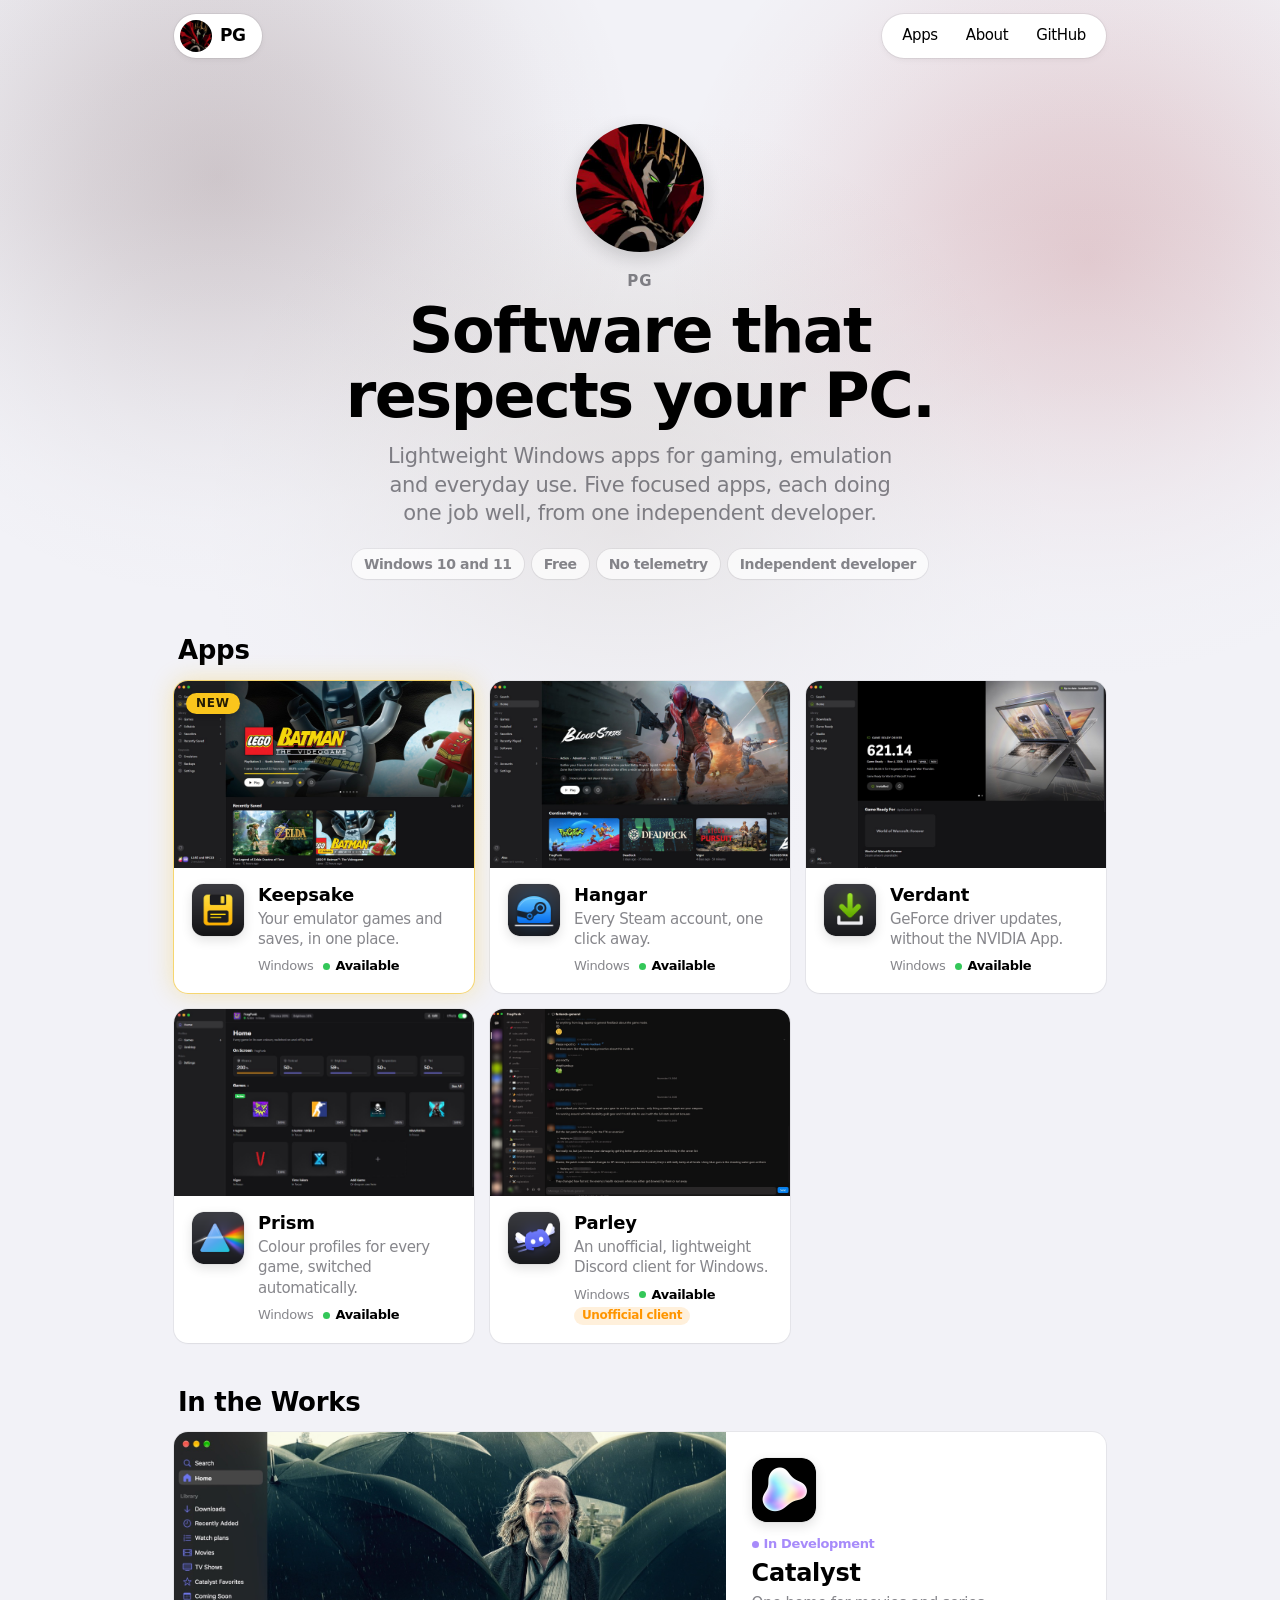
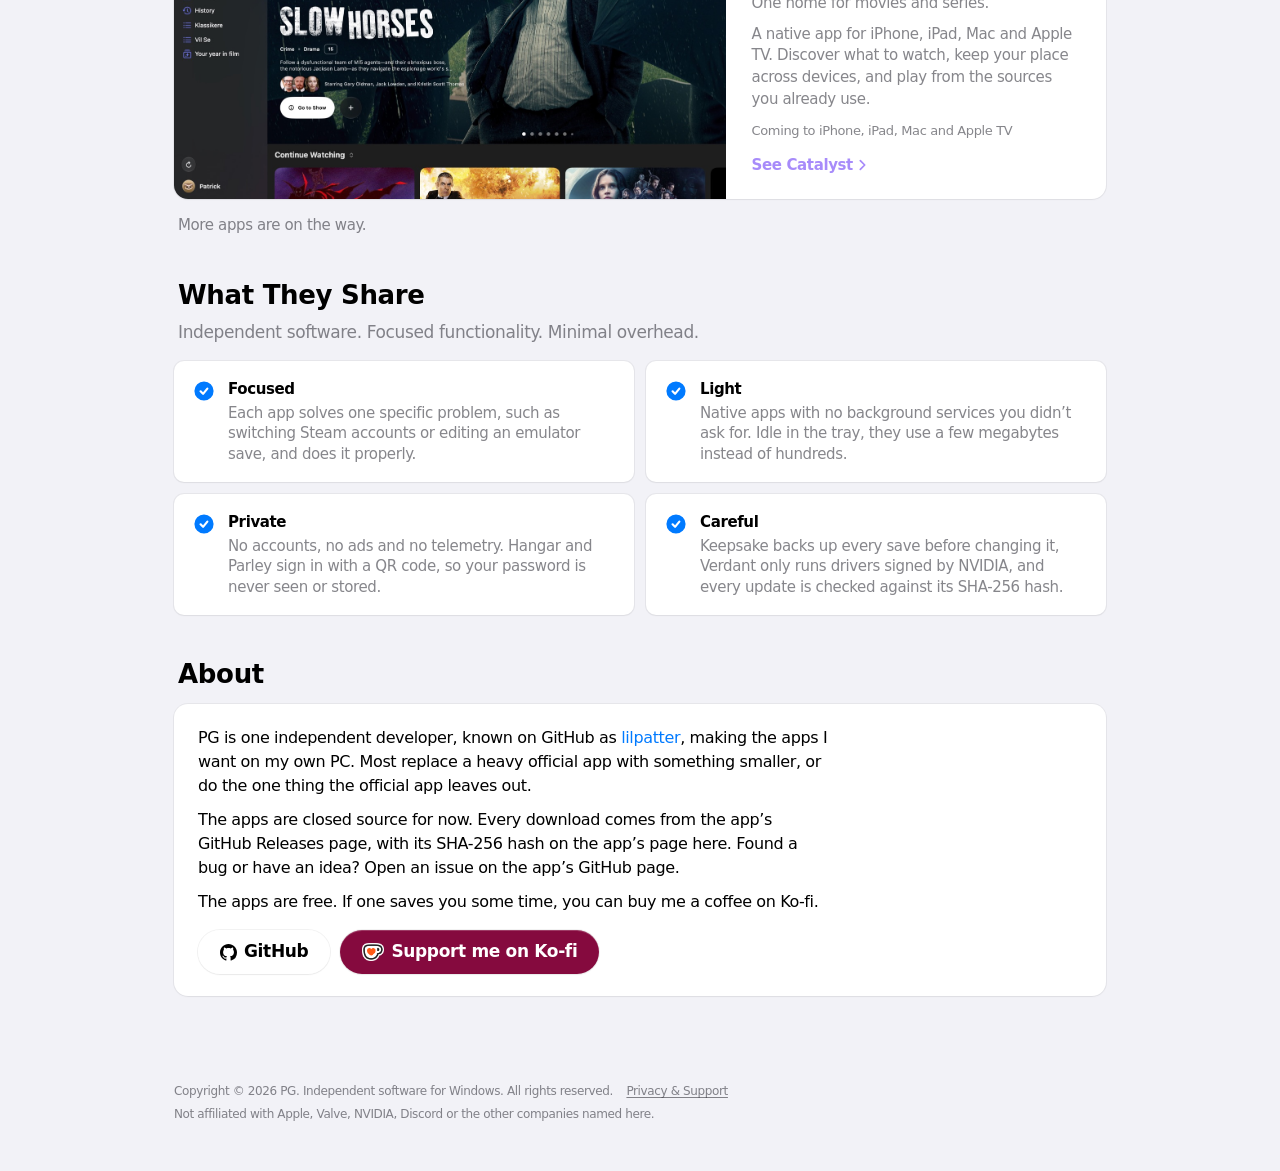
==== index.html @ 374caf5e "Build pages" ====
<!doctype html>
<html lang="en">
<head>
  <meta charset="utf-8">
  <meta name="viewport" content="width=device-width, initial-scale=1, viewport-fit=cover">
  <title>PG — Lightweight Windows apps for gaming and emulation</title>
  <meta name="description" content="Free, lightweight Windows apps by PG: Keepsake (emulator game manager and save editor), Hangar (Steam account switcher), Verdant (NVIDIA driver updates without the NVIDIA App), Prism (per-game colour profiles) and Parley (a light Discord client).">
  <link rel="canonical" href="https://lilpatter.github.io/">
  <meta property="og:type" content="website">
  <meta property="og:site_name" content="PG">
  <meta property="og:title" content="PG — Lightweight Windows apps for gaming and emulation">
  <meta property="og:description" content="Free, lightweight Windows apps by PG: Keepsake (emulator game manager and save editor), Hangar (Steam account switcher), Verdant (NVIDIA driver updates without the NVIDIA App), Prism (per-game colour profiles) and Parley (a light Discord client).">
  <meta property="og:image" content="https://lilpatter.github.io/assets/og/home.png">
  <meta property="og:image:width" content="1200">
  <meta property="og:image:height" content="630">
  <meta property="og:image:alt" content="PG — Lightweight Windows apps for gaming and emulation">
  <meta property="og:url" content="https://lilpatter.github.io/">
  <meta name="twitter:card" content="summary_large_image">
  <script type="application/ld+json">{"@context":"https://schema.org","@type":"Organization","name":"PG","url":"https://lilpatter.github.io","logo":"https://lilpatter.github.io/assets/avatar.jpg","sameAs":["https://github.com/lilpatter"]}</script>
  <meta name="theme-color" content="#f2f2f7" media="(prefers-color-scheme: light)">
  <meta name="theme-color" content="#000000" media="(prefers-color-scheme: dark)">
  <link rel="icon" href="/assets/avatar.jpg">
  <link rel="apple-touch-icon" href="/assets/avatar.jpg">
  <link rel="stylesheet" href="/styles.css?v=0fb8a899d9">
  <script src="/app.js?v=5eb19279e3" defer></script>
</head>
<body>
  <header class="bar" id="bar">
    <div class="wrap bar-inner">
      <a class="pill glass" href="/" aria-label="PG, home">
        <img src="/assets/avatar.jpg" alt="" width="32" height="32">PG
      </a>
      <nav class="bar-links glass" aria-label="Sections">
        <a class="hide-narrow" href="/#apps">Apps</a>
        <a href="/#about">About</a>
        <a href="https://github.com/lilpatter">GitHub</a>
      </nav>
    </div>
  </header>
  <main id="top">
    <div class="wash" style="--art:url('/assets/avatar.jpg')" aria-hidden="true"><i></i><i></i><i></i></div>
    <section class="hero wrap" aria-labelledby="page-title">
      <img class="avatar" src="/assets/avatar.jpg" alt="" width="128" height="128">
      <p class="hero-eyebrow">PG</p>
      <h1 class="hero-title" id="page-title" tabindex="-1">Software that respects your&nbsp;PC.</h1>
      <p class="hero-sub">Lightweight Windows apps for gaming, emulation and everyday use. Five focused apps, each doing one job well, from one independent developer.</p>
      <ul class="hero-chips" aria-label="At a glance">
        <li>Windows 10 and 11</li>
        <li>Free</li>
        <li>No telemetry</li>
        <li>Independent developer</li>
      </ul>
    </section>

    <section class="section wrap" id="apps" aria-labelledby="apps-title">
      <div class="section-head">
        <h2 class="title-2" id="apps-title">Apps</h2>
        
      </div>
      <ul class="app-grid card-grid" id="app-list">
        <li data-families="Windows">
          <a class="app-card is-spotlight" href="/keepsake/" style="--accent:#fac51c">
            <span class="card-shot"><img src="/assets/screens/keepsake/home.jpg" alt="" decoding="async"><span class="card-flag">New</span></span>
            <span class="card-body">
              <img class="app-icon" src="/assets/icons/keepsake.png" alt="" width="52" height="52">
              <span class="card-text">
                <h3 class="card-name">Keepsake</h3>
                <span class="card-tagline">Your emulator games and saves, in one place.</span>
                <span class="card-meta">Windows<span class="card-status">Available</span></span>
              </span>
            </span>
          </a>
        </li>
        <li data-families="Windows">
          <a class="app-card" href="/hangar/" style="--accent:#2c90f3">
            <span class="card-shot"><img src="/assets/screens/hangar/home.jpg" alt="" decoding="async"></span>
            <span class="card-body">
              <img class="app-icon" src="/assets/icons/hangar.png" alt="" width="52" height="52">
              <span class="card-text">
                <h3 class="card-name">Hangar</h3>
                <span class="card-tagline">Every Steam account, one click away.</span>
                <span class="card-meta">Windows<span class="card-status">Available</span></span>
              </span>
            </span>
          </a>
        </li>
        <li data-families="Windows">
          <a class="app-card" href="/verdant/" style="--accent:#85d312">
            <span class="card-shot"><img src="/assets/screens/verdant/home.jpg" alt="" decoding="async"></span>
            <span class="card-body">
              <img class="app-icon" src="/assets/icons/verdant.png" alt="" width="52" height="52">
              <span class="card-text">
                <h3 class="card-name">Verdant</h3>
                <span class="card-tagline">GeForce driver updates, without the NVIDIA App.</span>
                <span class="card-meta">Windows<span class="card-status">Available</span></span>
              </span>
            </span>
          </a>
        </li>
        <li data-families="Windows">
          <a class="app-card" href="/prism/" style="--accent:#4ca8e5">
            <span class="card-shot"><img src="/assets/screens/prism/home.jpg" alt="" loading="lazy" decoding="async"></span>
            <span class="card-body">
              <img class="app-icon" src="/assets/icons/prism.png" alt="" width="52" height="52">
              <span class="card-text">
                <h3 class="card-name">Prism</h3>
                <span class="card-tagline">Colour profiles for every game, switched automatically.</span>
                <span class="card-meta">Windows<span class="card-status">Available</span></span>
              </span>
            </span>
          </a>
        </li>
        <li data-families="Windows">
          <a class="app-card" href="/parley/" style="--accent:#505dec">
            <span class="card-shot"><img src="/assets/screens/parley/chat.jpg" alt="" loading="lazy" decoding="async"></span>
            <span class="card-body">
              <img class="app-icon" src="/assets/icons/parley.png" alt="" width="52" height="52">
              <span class="card-text">
                <h3 class="card-name">Parley</h3>
                <span class="card-tagline">An unofficial, lightweight Discord client for Windows.</span>
                <span class="card-meta">Windows<span class="card-status">Available</span><span class="card-badge">Unofficial client</span></span>
              </span>
            </span>
          </a>
        </li>
      </ul>
    </section>

    <section class="section wrap" id="upcoming" aria-labelledby="upcoming-title">
      <div class="section-head">
        <h2 class="title-2" id="upcoming-title">In the Works</h2>
      </div>
      <ul class="upcoming-list">
        <li>
          <a class="app-card upcoming-card" href="/catalyst/" style="--accent:#a78bfa">
            <span class="card-shot"><img src="/assets/screens/catalyst/mac-home.jpg" alt="" loading="lazy" decoding="async"></span>
            <span class="card-body">
              <img class="app-icon" src="/assets/icons/catalyst.png" alt="" width="64" height="64">
              <span class="card-text">
                <h3 class="card-name">Catalyst</h3>
                <span class="card-status is-soon">In Development</span>
                <span class="card-tagline">One home for movies and series.</span>
                <span class="card-desc">A native app for iPhone, iPad, Mac and Apple TV. Discover what to watch, keep your place across devices, and play from the sources you already use.</span>
                <span class="card-meta">Coming to iPhone, iPad, Mac and Apple TV</span>
                <span class="card-more">See Catalyst <svg class="chevron" viewBox="0 0 8 13" aria-hidden="true"><path d="M1.5 1.5 6.5 6.5 1.5 11.5"/></svg></span>
              </span>
            </span>
          </a>
        </li>
      </ul>
      <p class="section-note grid-note">More apps are on the way.</p>
    </section>

    <section class="section wrap" id="principles" aria-labelledby="principles-title">
      <div class="section-head">
        <h2 class="title-2" id="principles-title">What They Share</h2>
      </div>
      <p class="section-lede">Independent software. Focused functionality. Minimal overhead.</p>
      <ul class="feature-grid">
        <li class="feature">
          <svg class="check" viewBox="0 0 20 20" aria-hidden="true"><path d="M10 2a8 8 0 1 1 0 16 8 8 0 0 1 0-16Zm3.4 5.3a.9.9 0 0 0-1.3.1L9.2 11 7.8 9.6a.9.9 0 1 0-1.3 1.3l2.1 2.1a.9.9 0 0 0 1.3-.1l3.6-4.4a.9.9 0 0 0-.1-1.2Z"/></svg>
          <span><strong class="feature-title">Focused</strong>Each app solves one specific problem, such as switching Steam accounts or editing an emulator save, and does it properly.</span>
        </li>
        <li class="feature">
          <svg class="check" viewBox="0 0 20 20" aria-hidden="true"><path d="M10 2a8 8 0 1 1 0 16 8 8 0 0 1 0-16Zm3.4 5.3a.9.9 0 0 0-1.3.1L9.2 11 7.8 9.6a.9.9 0 1 0-1.3 1.3l2.1 2.1a.9.9 0 0 0 1.3-.1l3.6-4.4a.9.9 0 0 0-.1-1.2Z"/></svg>
          <span><strong class="feature-title">Light</strong>Native apps with no background services you didn’t ask for. Idle in the tray, they use a few megabytes instead of hundreds.</span>
        </li>
        <li class="feature">
          <svg class="check" viewBox="0 0 20 20" aria-hidden="true"><path d="M10 2a8 8 0 1 1 0 16 8 8 0 0 1 0-16Zm3.4 5.3a.9.9 0 0 0-1.3.1L9.2 11 7.8 9.6a.9.9 0 1 0-1.3 1.3l2.1 2.1a.9.9 0 0 0 1.3-.1l3.6-4.4a.9.9 0 0 0-.1-1.2Z"/></svg>
          <span><strong class="feature-title">Private</strong>No accounts, no ads and no telemetry. Hangar and Parley sign in with a QR code, so your password is never seen or stored.</span>
        </li>
        <li class="feature">
          <svg class="check" viewBox="0 0 20 20" aria-hidden="true"><path d="M10 2a8 8 0 1 1 0 16 8 8 0 0 1 0-16Zm3.4 5.3a.9.9 0 0 0-1.3.1L9.2 11 7.8 9.6a.9.9 0 1 0-1.3 1.3l2.1 2.1a.9.9 0 0 0 1.3-.1l3.6-4.4a.9.9 0 0 0-.1-1.2Z"/></svg>
          <span><strong class="feature-title">Careful</strong>Keepsake backs up every save before changing it, Verdant only runs drivers signed by NVIDIA, and every update is checked against its SHA-256 hash.</span>
        </li>
      </ul>
    </section>

    <section class="section wrap" id="about" aria-labelledby="about-title">
      <div class="section-head">
        <h2 class="title-2" id="about-title">About</h2>
      </div>
      <div class="about-card">
        <p>PG is one independent developer, known on GitHub as <a href="https://github.com/lilpatter">lilpatter</a>, making the apps I want on my own PC. Most replace a heavy official app with something smaller, or do the one thing the official app leaves out.</p>
        <p>The apps are closed source for now. Every download comes from the app’s GitHub Releases page, with its SHA-256 hash on the app’s page here. Found a bug or have an idea? Open an issue on the app’s GitHub page.</p>
        <p>The apps are free. If one saves you some time, you can buy me a coffee on Ko&#8209;fi.</p>
        <div class="hero-actions about-actions">
          <a class="btn btn-soft" href="https://github.com/lilpatter"><svg viewBox="0 0 16 16" aria-hidden="true"><path d="M8 0C3.58 0 0 3.58 0 8c0 3.54 2.29 6.53 5.47 7.59.4.07.55-.17.55-.38 0-.19-.01-.82-.01-1.49-2.01.37-2.53-.49-2.69-.94-.09-.23-.48-.94-.82-1.13-.28-.15-.68-.52-.01-.53.63-.01 1.08.58 1.23.82.72 1.21 1.87.87 2.33.66.07-.52.28-.87.51-1.07-1.78-.2-3.64-.89-3.64-3.95 0-.87.31-1.59.82-2.15-.08-.2-.36-1.02.08-2.12 0 0 .67-.21 2.2.82.64-.18 1.32-.27 2-.27.68 0 1.36.09 2 .27 1.53-1.04 2.2-.82 2.2-.82.44 1.1.16 1.92.08 2.12.51.56.82 1.27.82 2.15 0 3.07-1.87 3.75-3.65 3.95.29.25.54.73.54 1.48 0 1.07-.01 1.93-.01 2.2 0 .21.15.46.55.38A8.013 8.013 0 0016 8c0-4.42-3.58-8-8-8z"/></svg>GitHub</a>
          <a class="btn btn-kofi" href="https://ko-fi.com/O6N02AUO5M" target="_blank" rel="noopener" title="Support me on ko-fi.com"><img src="/assets/kofi-cup.png" alt="" width="22" height="18">Support me on Ko-fi</a>
        </div>
      </div>
    </section>
  </main>
  <dialog class="palette" id="palette" aria-label="Search">
    <div class="palette-field">
      <svg viewBox="0 0 20 20" aria-hidden="true"><path d="M8.5 3a5.5 5.5 0 0 1 4.4 8.8l3.6 3.7a.9.9 0 0 1-1.3 1.3l-3.7-3.6A5.5 5.5 0 1 1 8.5 3Zm0 1.8a3.7 3.7 0 1 0 0 7.4 3.7 3.7 0 0 0 0-7.4Z"/></svg>
      <input id="palette-input" type="search" placeholder="Search apps and actions" autocomplete="off" spellcheck="false" role="combobox" aria-expanded="true" aria-controls="palette-results">
      <kbd>esc</kbd>
    </div>
    <ul class="palette-results" id="palette-results" role="listbox"></ul>
  </dialog>
  <script type="application/json" id="apps-data">[{"id":"keepsake","name":"Keepsake","tagline":"Your emulator games and saves, in one place.","icon":"/assets/icons/keepsake.png","platforms":["Windows"],"links":[{"label":"Download","url":"https://github.com/lilpatter/keepsake/releases/latest","kind":"download"}]},{"id":"catalyst","name":"Catalyst","tagline":"One home for movies and series.","icon":"/assets/icons/catalyst.png","platforms":["iOS","iPadOS","macOS","tvOS"],"links":[{"label":"Visit website","url":"https://catalystapp.pages.dev/","kind":"website"}]},{"id":"hangar","name":"Hangar","tagline":"Every Steam account, one click away.","icon":"/assets/icons/hangar.png","platforms":["Windows"],"links":[{"label":"Download","url":"https://github.com/lilpatter/hangar/releases/latest","kind":"download"}]},{"id":"verdant","name":"Verdant","tagline":"GeForce driver updates, without the NVIDIA App.","icon":"/assets/icons/verdant.png","platforms":["Windows"],"links":[{"label":"Download","url":"https://github.com/lilpatter/verdant/releases/latest","kind":"download"}]},{"id":"prism","name":"Prism","tagline":"Colour profiles for every game, switched automatically.","icon":"/assets/icons/prism.png","platforms":["Windows"],"links":[{"label":"Download","url":"https://github.com/lilpatter/prism/releases/latest","kind":"download"}]},{"id":"parley","name":"Parley","tagline":"An unofficial, lightweight Discord client for Windows.","icon":"/assets/icons/parley.png","platforms":["Windows"],"links":[{"label":"Download","url":"https://github.com/lilpatter/parley/releases/latest","kind":"download"}]}]</script>
  <footer class="footer">
    <div class="wrap footer-inner">
      <span>Copyright © 2026 PG. Independent software for Windows. All rights reserved. <a class="footer-link" href="/privacy/">Privacy &amp; Support</a></span>
      <span>Not affiliated with Apple, Valve, NVIDIA, Discord or the other companies named here.</span>
    </div>
  </footer>
</body>
</html>
---- styles.css ----
/* Takes its cues from Apple's platforms, to match the apps, but kept calm: solid surfaces,
   modest corners, hairline edges instead of soft shadows, and a still tint from the content.
   System colours, SF type scale and 44pt touch targets from the Human Interface Guidelines. */
:root {
  --bg: #f2f2f7;
  --cell: #ffffff;
  --cell-pressed: #ececf1;
  --label: #000000;
  --label-2: rgba(60, 60, 67, 0.62);
  --label-3: rgba(60, 60, 67, 0.32);
  --separator: rgba(60, 60, 67, 0.16);
  --fill: rgba(118, 118, 128, 0.12);
  --fill-2: rgba(120, 120, 128, 0.18);
  /* Glass: a translucent layer with a bright rim and soft depth */
  --glass-strong: rgba(255, 255, 255, 0.82);
  --glass-shadow: 0 0 0 1px rgba(0, 0, 0, 0.06), 0 2px 6px rgba(0, 0, 0, 0.05);
  --card-shadow: 0 0 0 1px rgba(0, 0, 0, 0.05), 0 1px 2px rgba(0, 0, 0, 0.04);
  --wash-opacity: 0.2;
  --blue: #007aff;
  --green: #34c759;
  --orange: #ff9500;
  --icon-border: rgba(0, 0, 0, 0.08);
  --font: -apple-system, BlinkMacSystemFont, "SF Pro Text", "SF Pro", system-ui, "Segoe UI Variable Text", "Segoe UI", "Helvetica Neue", Helvetica, Arial, sans-serif;
  --font-display: -apple-system, BlinkMacSystemFont, "SF Pro Display", "SF Pro", system-ui, "Segoe UI Variable Display", "Segoe UI", "Helvetica Neue", Helvetica, Arial, sans-serif;
  --content: 980px;
  --gutter: 24px;
  --r-card: 14px;       /* outer containers */
  --r-inner: 10px;      /* things nested inside a card */
  --ease: cubic-bezier(0.32, 0.72, 0, 1);
  --spring: cubic-bezier(0.34, 1.4, 0.64, 1);
  color-scheme: light;
}
@media (prefers-color-scheme: dark) {
  :root:not([data-theme="light"]) {
    --bg: #000000;
    --cell: #1c1c1e;
    --cell-pressed: #2c2c2e;
    --label: #ffffff;
    --label-2: rgba(235, 235, 245, 0.62);
    --label-3: rgba(235, 235, 245, 0.32);
    --separator: rgba(84, 84, 88, 0.5);
    --fill: rgba(118, 118, 128, 0.24);
    --fill-2: rgba(120, 120, 128, 0.34);
    --glass-strong: rgba(52, 52, 56, 0.78);
    --glass-shadow: 0 0 0 1px rgba(255, 255, 255, 0.08), 0 2px 8px rgba(0, 0, 0, 0.4);
    --card-shadow: 0 0 0 1px rgba(255, 255, 255, 0.06);
    --wash-opacity: 0.18;
    --blue: #0a84ff;
    --green: #30d158;
    --orange: #ff9f0a;
    --icon-border: rgba(255, 255, 255, 0.12);
    color-scheme: dark;
  }
}
:root[data-theme="dark"] {
  --bg: #000000;
  --cell: #1c1c1e;
  --cell-pressed: #2c2c2e;
  --label: #ffffff;
  --label-2: rgba(235, 235, 245, 0.62);
  --label-3: rgba(235, 235, 245, 0.32);
  --separator: rgba(84, 84, 88, 0.5);
  --fill: rgba(118, 118, 128, 0.24);
  --fill-2: rgba(120, 120, 128, 0.34);
  --glass-strong: rgba(52, 52, 56, 0.78);
  --glass-shadow: 0 0 0 1px rgba(255, 255, 255, 0.08), 0 2px 8px rgba(0, 0, 0, 0.4);
  --card-shadow: 0 0 0 1px rgba(255, 255, 255, 0.06);
  --wash-opacity: 0.18;
  --blue: #0a84ff;
  --green: #30d158;
  --orange: #ff9f0a;
  --icon-border: rgba(255, 255, 255, 0.12);
  color-scheme: dark;
}
@media (max-width: 600px) { :root { --gutter: 16px; --r-card: 12px; --r-inner: 9px; } }

*, ::before, ::after { box-sizing: border-box; }
html { -webkit-text-size-adjust: 100%; text-size-adjust: 100%; scroll-behavior: smooth; scroll-padding-top: 80px; }
body {
  margin: 0;
  background: var(--bg);
  color: var(--label);
  font-family: var(--font);
  font-size: 17px;
  line-height: 1.29;
  letter-spacing: -0.022em;
  -webkit-font-smoothing: antialiased;
  overflow-x: hidden;
}
a { color: var(--blue); text-decoration: none; }
img { display: block; max-width: 100%; height: auto; }
h1, h2, h3 { margin: 0; text-wrap: balance; }
:focus-visible { outline: 3px solid color-mix(in srgb, var(--blue) 55%, transparent); outline-offset: 3px; border-radius: 999px; }
.wrap { max-width: var(--content); margin: 0 auto; padding-left: var(--gutter); padding-right: var(--gutter); }
main { position: relative; isolation: isolate; }

/* Colour wash behind the top of the page, taken from the avatar or the app icon. */
/* Three soft blobs in colours read from the image (see app.js), held still and kept faint:
   a tint at the top of the page, not a moving backdrop competing with the screenshots.
   Without JavaScript the blurred image is shown instead. */
.wash {
  position: absolute; z-index: -1; inset: -160px 0 auto; height: 1040px; overflow: hidden; pointer-events: none;
  contain: strict;
}
.wash::before {
  content: ""; position: absolute; inset: -25%;
  background: var(--art) center / cover no-repeat;
  filter: blur(100px) saturate(1.5);
  opacity: var(--wash-opacity);
}
.wash.is-ready::before { display: none; }
.wash::after {
  content: ""; position: absolute; inset: 0;
  background: linear-gradient(to bottom,
    transparent 0%,
    color-mix(in srgb, var(--bg) 8%, transparent) 30%,
    color-mix(in srgb, var(--bg) 30%, transparent) 46%,
    color-mix(in srgb, var(--bg) 58%, transparent) 60%,
    color-mix(in srgb, var(--bg) 82%, transparent) 74%,
    color-mix(in srgb, var(--bg) 95%, transparent) 86%,
    var(--bg) 96%);
}
.wash i {
  display: none; position: absolute; width: max(66%, 520px); aspect-ratio: 1; border-radius: 50%;
  background: radial-gradient(closest-side,
    var(--c) 0%, color-mix(in srgb, var(--c) 72%, transparent) 30%,
    color-mix(in srgb, var(--c) 34%, transparent) 60%,
    color-mix(in srgb, var(--c) 10%, transparent) 82%, transparent 100%);
  opacity: var(--wash-opacity);
}
.wash.is-ready i { display: block; }
.wash i:nth-child(1) { --c: var(--c1); left: -16%; top: -14%; }
.wash i:nth-child(2) { --c: var(--c2); right: -18%; top: -6%; }
.wash i:nth-child(3) { --c: var(--c3); left: 16%; top: 20%; }

/* Floating controls: solid surfaces with a hairline edge, so they stay readable over screenshots */
.glass {
  background: var(--cell);
  box-shadow: var(--glass-shadow);
}

/* Floating navigation: controls hover over the content instead of sitting in a bar. */
.bar { position: sticky; top: 0; z-index: 30; padding-top: 12px; pointer-events: none; }
.bar-inner { position: relative; display: flex; align-items: center; gap: 10px; min-height: 48px; }
.bar a, .bar nav { pointer-events: auto; }
.pill {
  display: inline-flex; align-items: center; gap: 8px; height: 44px; padding: 0 16px 0 6px;
  border-radius: 999px; color: var(--label); font-size: 17px; font-weight: 600;
  transition: transform 0.35s var(--spring);
}
.pill:active, .circle:active { transform: scale(0.94); }
.pill img { width: 32px; height: 32px; border-radius: 50%; }
.circle { display: grid; place-items: center; width: 44px; height: 44px; border-radius: 50%; color: var(--label); transition: transform 0.35s var(--spring); }
.circle svg { width: 11px; height: 19px; fill: none; stroke: currentColor; stroke-width: 2.6; stroke-linecap: round; stroke-linejoin: round; transform: translateX(-1px); }
.bar-links { margin-left: auto; display: flex; align-items: center; height: 44px; padding: 0 6px; border-radius: 999px; }
.bar-links a { display: grid; place-items: center; height: 34px; padding: 0 14px; border-radius: 999px; color: var(--label); font-size: 15px; font-weight: 500; transition: background 0.2s; }
.bar-links a:hover { background: var(--fill); }
/* Title that settles into the middle once the page title scrolls away */
.bar-title {
  position: absolute; left: 50%; display: inline-flex; align-items: center; gap: 8px; height: 44px; padding: 0 16px 0 6px;
  border-radius: 999px; color: var(--label); font-size: 15px; font-weight: 600;
  opacity: 0; transform: translate(-50%, -6px) scale(0.96); transition: opacity 0.25s, transform 0.45s var(--spring);
  pointer-events: none;
}
.bar-title .app-icon { width: 32px; height: 32px; }
/* Controls that only appear once the page's own title has scrolled out of view.
   visibility keeps them out of the tab order while hidden. */
.bar .reveal {
  opacity: 0; visibility: hidden; transform: translateY(-8px) scale(0.94);
  transition: opacity 0.25s, transform 0.45s var(--spring), visibility 0s linear 0.25s;
}
.bar.is-scrolled .reveal { opacity: 1; visibility: visible; transform: none; transition-delay: 0s; }
.bar.is-scrolled .bar-title { opacity: 1; transform: translate(-50%, 0); }
@media (max-width: 520px) {

  .bar-title { display: none; }
}

/* Home: a centred hero floating on the colour wash */
.hero { display: flex; flex-direction: column; align-items: center; text-align: center; padding-top: 64px; padding-bottom: 12px; }
.avatar { flex: none; width: 128px; height: 128px; border-radius: 50%; box-shadow: 0 6px 18px rgba(0, 0, 0, 0.16); }
.hero-eyebrow { margin: 20px 0 0; font-size: 15px; font-weight: 700; letter-spacing: 0.08em; text-transform: uppercase; color: var(--label-2); }
.hero-title { margin-top: 8px; max-width: 16ch; font-family: var(--font-display); font-size: clamp(38px, 6.2vw, 62px); line-height: 1.04; font-weight: 800; letter-spacing: -0.025em; }
.hero-sub { margin: 14px 0 0; max-width: 46ch; font-size: clamp(17px, 2vw, 21px); line-height: 1.35; color: var(--label-2); text-wrap: balance; }
.hero-actions { display: flex; flex-wrap: wrap; justify-content: center; gap: 10px; margin-top: 26px; }
@media (max-width: 600px) {
  .hero { padding-top: 40px; }
  .avatar { width: 108px; height: 108px; }
}
.large-title { font-family: var(--font-display); font-size: 40px; line-height: 1.1; font-weight: 800; letter-spacing: -0.01em; }
.header-sub { margin: 6px 0 0; font-size: 19px; line-height: 1.32; color: var(--label-2); }
.header-actions { display: flex; flex-wrap: wrap; align-items: center; gap: 10px; margin-top: 18px; }
@media (max-width: 600px) { .large-title { font-size: 34px; } }

/* Facts: a floating card of key numbers */
.facts {
  display: grid; grid-auto-flow: column; grid-auto-columns: 1fr;
  margin-top: 28px; padding: 16px 6px; border-radius: var(--r-card);
}
.fact { padding: 0 12px; text-align: center; min-width: 0; position: relative; }
.fact + .fact::before { content: ""; position: absolute; left: 0; top: 18%; bottom: 18%; border-left: 0.5px solid var(--separator); }
.fact-label { font-size: 11px; font-weight: 600; letter-spacing: 0.06em; text-transform: uppercase; color: var(--label-3); }
.fact-value { margin-top: 4px; font-family: var(--font-display); font-size: 22px; font-weight: 700; color: var(--label); letter-spacing: -0.01em; white-space: nowrap; overflow: hidden; text-overflow: ellipsis; }
.fact-note { margin-top: 2px; font-size: 12px; color: var(--label-2); white-space: nowrap; overflow: hidden; text-overflow: ellipsis; }
@media (max-width: 600px) {
  .facts .fact:nth-child(n+4) { display: none; }
  .fact { padding: 0 6px; }
  .fact-value { font-size: 17px; line-height: 1.2; white-space: normal; text-wrap: balance; }
}

/* Buttons: capsules */
.btn {
  display: inline-flex; align-items: center; justify-content: center; gap: 7px;
  min-height: 44px; padding: 0 22px; border: 0; border-radius: 999px;
  font: inherit; font-size: 17px; font-weight: 600; letter-spacing: -0.02em; white-space: nowrap; cursor: pointer;
  transition: transform 0.35s var(--spring), filter 0.2s, background 0.2s;
}
.btn:active { transform: scale(0.95); }
.btn-filled {
  background: linear-gradient(180deg, color-mix(in srgb, var(--blue) 82%, #fff), var(--blue));
  color: #fff;
  box-shadow: inset 0 1px 0 rgba(255, 255, 255, 0.35);
}
.btn-filled:hover { filter: brightness(1.06); }
.btn-tinted { color: var(--label); }
.btn-tinted:hover { filter: brightness(1.04); }
.btn-plain { min-height: 36px; padding: 0 14px; background: var(--fill); color: var(--blue); font-size: 15px; }
.btn-plain:hover { background: var(--fill-2); }
.btn svg { width: 17px; height: 17px; fill: currentColor; }
.get { min-width: 72px; min-height: 32px; padding: 0 16px; background: var(--fill); color: var(--blue); font-size: 15px; font-weight: 700; }

/* Sections */
.section { padding-top: 44px; }
.section-head { display: flex; flex-wrap: wrap; align-items: center; justify-content: space-between; gap: 12px 20px; margin: 0 4px 14px; }
.title-2 { font-family: var(--font-display); font-size: 26px; line-height: 1.2; font-weight: 700; letter-spacing: -0.012em; }

/* Segmented control: a capsule with a floating thumb */
.segmented { position: relative; display: inline-grid; grid-auto-flow: column; grid-auto-columns: 1fr; padding: 4px; border-radius: 999px; background: var(--fill); }
.segmented-thumb {
  position: absolute; top: 4px; bottom: 4px; left: 4px; border-radius: 999px;
  background: var(--cell);
  box-shadow: 0 2px 8px rgba(0, 0, 0, 0.12);
  transition: transform 0.5s var(--spring);
}
.segmented button {
  position: relative; z-index: 1; min-width: 88px; min-height: 36px; padding: 0 16px;
  border: 0; background: none; color: var(--label-2);
  font: inherit; font-size: 15px; font-weight: 600; letter-spacing: -0.016em; cursor: pointer; transition: color 0.2s;
}
.segmented button[aria-checked="true"] { color: var(--label); }

/* Grouped lists: rounded cards that float on the background */
.list { margin: 0; padding: 6px; list-style: none; border-radius: var(--r-card); background: var(--cell); box-shadow: var(--card-shadow); }
.row { position: relative; display: flex; align-items: center; gap: 14px; min-height: 52px; padding: 10px 14px; border-radius: var(--r-inner); color: var(--label); transition: background 0.2s; }
a.row:hover { background: var(--fill); }
a.row:active { background: var(--cell-pressed); }
.row + .row::before, .list > li + li > .row::before { content: ""; position: absolute; top: -3px; right: 14px; left: var(--inset, 14px); border-top: 0.5px solid var(--separator); }
.list > li + li { margin-top: 6px; }
.row + .row { margin-top: 6px; }
.row-body { flex: 1; min-width: 0; }
.row-title { font-size: 17px; letter-spacing: -0.022em; }
.row-sub { margin-top: 2px; font-size: 15px; color: var(--label-2); letter-spacing: -0.016em; }
.row-detail { font-size: 15px; color: var(--label-2); }
.chevron { flex: none; width: 8px; height: 13px; fill: none; stroke: var(--label-3); stroke-width: 2.2; stroke-linecap: round; stroke-linejoin: round; }
.glyph { flex: none; width: 32px; height: 32px; display: grid; place-items: center; border-radius: 10px; background: var(--tint, var(--blue)); }
.glyph svg { width: 18px; height: 18px; fill: #fff; }
.row.has-glyph { --inset: 60px; }

/* App tiles: Home Screen icons, the icon and its name are the link */
.app-grid { margin: 0; padding: 0; list-style: none; display: grid; grid-template-columns: repeat(auto-fill, minmax(140px, 1fr)); gap: 28px 12px; }
.app-tile {
  display: flex; flex-direction: column; align-items: center; gap: 10px; padding: 4px 0;
  color: var(--label); text-align: center; -webkit-tap-highlight-color: transparent;
}
.app-tile .app-icon { width: 112px; height: 112px; transition: transform 0.55s var(--spring), box-shadow 0.4s; }
.tile-name { margin: 0; font-size: 15px; line-height: 1.2; font-weight: 600; letter-spacing: -0.01em; }
.tile-badge { margin-top: -6px; font-size: 12px; color: var(--label-2); }
.tile-tagline { margin-top: -6px; max-width: 17ch; font-size: 13px; line-height: 1.3; color: var(--label-2); text-wrap: balance; }
.tile-tagline + .tile-badge { margin-top: -4px; font-weight: 600; color: var(--accent, var(--blue)); }
.tile-badge.is-warn { color: var(--orange); }

/* Home: the line under "Apps", the principles and About */
.section-note { margin: 4px 0 0; font-size: 15px; line-height: 1.4; color: var(--label-2); }
.feature-title { display: block; margin-bottom: 4px; font-weight: 600; color: var(--label); }
#principles .feature { color: var(--label-2); font-size: 15px; }
.about-card { padding: 22px 24px; border-radius: var(--r-card); background: var(--cell); box-shadow: var(--card-shadow); font-size: 16px; line-height: 1.5; }
.about-card p { margin: 0 0 10px; max-width: 62ch; }
.about-actions { justify-content: flex-start; margin-top: 16px; }
.sr-only { position: absolute; width: 1px; height: 1px; overflow: hidden; clip-path: inset(50%); white-space: nowrap; }
@media (hover: hover) {
  .app-tile:hover .app-icon { transform: translateY(-3px) scale(1.03); box-shadow: 0 0 0 0.5px var(--icon-border), 0 6px 14px rgba(0, 0, 0, 0.14); }
}
.app-tile:active .app-icon { transform: scale(0.92); transition-duration: 0.18s; }
@media (max-width: 600px) {
  .app-grid { grid-template-columns: repeat(auto-fill, minmax(92px, 1fr)); gap: 22px 8px; }
  .app-tile .app-icon { width: 76px; height: 76px; }
  .tile-name { font-size: 13px; }
}

/* Home: one card per app, led by a real screenshot */
.app-grid.card-grid { grid-template-columns: repeat(auto-fill, minmax(280px, 1fr)); gap: 16px; }
.app-card {
  display: flex; flex-direction: column; height: 100%; overflow: hidden;
  border-radius: var(--r-card); background: var(--cell); box-shadow: var(--card-shadow);
  color: var(--label); -webkit-tap-highlight-color: transparent;
  transition: transform 0.45s var(--spring), box-shadow 0.4s;
}
.card-shot { position: relative; display: block; aspect-ratio: 16 / 10; overflow: hidden; background: var(--fill); }
.card-shot img { width: 100%; height: 100%; object-fit: cover; object-position: top left; transition: transform 0.6s var(--spring); }
.card-shot-empty {
  display: flex; align-items: center; justify-content: center; width: 100%; height: 100%;
  background: radial-gradient(circle at 50% 40%, color-mix(in srgb, var(--accent, var(--blue)) 38%, transparent), transparent 70%), var(--fill);
}
.card-shot-empty .app-icon { width: 96px; height: 96px; }
.card-body { display: flex; align-items: flex-start; gap: 14px; padding: 16px 18px 18px; }
.card-body > .app-icon { flex: none; width: 52px; height: 52px; }
.card-text { display: flex; flex-direction: column; gap: 3px; min-width: 0; }
.card-name { margin: 0; font-size: 18px; line-height: 1.2; font-weight: 700; letter-spacing: -0.01em; }
.card-tagline { font-size: 15px; line-height: 1.35; color: var(--label-2); }
.card-meta { display: flex; flex-wrap: wrap; align-items: center; gap: 4px 10px; margin-top: 6px; font-size: 13px; color: var(--label-2); }
.card-status { display: inline-flex; align-items: center; gap: 5px; font-weight: 600; color: var(--label); }
.card-status::before { content: ""; width: 7px; height: 7px; border-radius: 50%; background: var(--green, #34c759); }
.card-status.is-soon { color: var(--accent, var(--blue)); }
.card-status.is-soon::before { background: currentColor; }
/* A caveat every visitor should see before opening the app, such as "Unofficial client". */
.card-badge { padding: 1px 8px; border-radius: 999px; font-size: 12px; font-weight: 600; color: var(--orange); background: color-mix(in srgb, var(--orange) 14%, transparent); }
.grid-note { margin: 16px 4px 0; }

/* Home: "In the Works", one wide card per app still in development */
.upcoming-list { margin: 0; padding: 0; list-style: none; display: grid; gap: 16px; }
.upcoming-card { display: grid; grid-template-columns: minmax(0, 1.45fr) minmax(0, 1fr); }
.upcoming-card .card-shot { aspect-ratio: auto; min-height: 100%; }
.upcoming-card .card-shot img { position: absolute; inset: 0; }
.upcoming-card .card-body { flex-direction: column; gap: 14px; padding: 26px 26px 24px; }
.upcoming-card .card-body > .app-icon { width: 64px; height: 64px; }
.upcoming-card .card-text { gap: 6px; }
.upcoming-card .card-name { font-size: 24px; }
.upcoming-card .card-status { order: -1; font-size: 13px; }
.card-desc { margin-top: 4px; font-size: 15px; line-height: 1.45; color: var(--label-2); }
.card-more { display: inline-flex; align-items: center; gap: 6px; margin-top: 10px; font-size: 15px; font-weight: 600; color: var(--accent, var(--blue)); }
.card-more .chevron { width: 7px; height: 12px; fill: none; stroke: currentColor; stroke-width: 2; stroke-linecap: round; stroke-linejoin: round; }
@media (max-width: 760px) {
  .upcoming-card { display: flex; }
  .upcoming-card .card-shot { aspect-ratio: 16 / 10; min-height: 0; }
  .upcoming-card .card-body { padding: 18px 18px 20px; }
}
@media (hover: hover) {
  .app-card:hover { transform: translateY(-2px); box-shadow: 0 0 0 1px var(--separator), 0 6px 16px rgba(0, 0, 0, 0.08); }
  .app-card:hover .card-shot img { transform: scale(1.03); }
}
.app-card:active { transform: scale(0.98); transition-duration: 0.18s; }
@media (prefers-reduced-motion: reduce) {
  .app-card, .card-shot img { transition: none; }
  .app-card:hover, .app-card:hover .card-shot img { transform: none; }
}
@media (max-width: 600px) {
  .app-grid.card-grid { grid-template-columns: 1fr; gap: 14px; }
}
.app-row { --inset: 92px; padding-top: 12px; padding-bottom: 12px; }
.app-icon { flex: none; border-radius: 22.37%; box-shadow: 0 0 0 0.5px var(--icon-border), 0 4px 12px rgba(0, 0, 0, 0.12); background: var(--cell); }
.app-row .app-icon { width: 64px; height: 64px; }
.app-row .row-title { font-weight: 600; }
.app-row .row-meta { margin-top: 3px; font-size: 13px; color: var(--label-3); }
.app-row.compact { --inset: 76px; }
.app-row.compact .app-icon { width: 48px; height: 48px; }
#app-list > li[hidden] { display: none; }

/* App page, like a product page on the App Store */
.app-page { padding-top: 28px; }
.app-hero { display: flex; gap: 24px; align-items: center; }
.app-hero .app-icon { width: 136px; height: 136px; box-shadow: 0 0 0 0.5px var(--icon-border), 0 6px 16px rgba(0, 0, 0, 0.14); }
.app-name { font-family: var(--font-display); font-size: 40px; line-height: 1.1; font-weight: 800; letter-spacing: -0.01em; }
.app-subtitle { margin-top: 4px; font-size: 19px; color: var(--label-2); }
.status { display: inline-flex; align-items: center; gap: 7px; height: 32px; padding: 0 12px; border-radius: 999px; font-size: 13px; font-weight: 600; color: var(--label-2); }
.status::before { content: ""; width: 8px; height: 8px; border-radius: 50%; background: var(--dot, var(--label-3)); box-shadow: 0 0 0 3px color-mix(in srgb, var(--dot, transparent) 22%, transparent); }
.status[data-status="available"] { --dot: var(--green); }
.status[data-status="in-development"] { --dot: var(--orange); }
.status[data-status="beta"] { --dot: var(--blue); }
.app-desc { margin: 26px 4px 0; max-width: 700px; font-size: 19px; line-height: 1.45; letter-spacing: -0.026em; }
.app-columns { display: grid; grid-template-columns: repeat(2, minmax(0, 1fr)); gap: 24px; margin-top: 30px; align-items: start; }
.group-title { margin: 0 0 10px 18px; font-size: 13px; font-weight: 600; letter-spacing: 0.02em; color: var(--label-2); text-transform: uppercase; }
.group-note { margin: 10px 18px 0; font-size: 13px; color: var(--label-2); }
.check { flex: none; width: 24px; height: 24px; }
@media (max-width: 760px) { .app-columns { grid-template-columns: 1fr; } }
@media (max-width: 600px) {
  .app-page { padding-top: 12px; }
  .app-hero { align-items: flex-start; gap: 16px; }
  .app-hero .app-icon { width: 100px; height: 100px; }
  .app-name { font-size: 30px; }
  .app-subtitle { font-size: 17px; }
  .app-desc { font-size: 17px; }
}


.empty-state { padding-top: 96px; padding-bottom: 64px; text-align: center; }
.empty-state .header-actions { justify-content: center; }

.footer { margin-top: 64px; padding: 24px 0 48px; }
.footer-inner { display: flex; flex-wrap: wrap; justify-content: space-between; gap: 8px 20px; font-size: 12px; color: var(--label-2); }

@media (prefers-reduced-motion: reduce) {
  html { scroll-behavior: auto; }
  .btn, .pill, .circle, .segmented-thumb, .bar-title, .bar .reveal { transition: none; }
}

/* ---------- Page transitions ---------- */
/* Full page loads (no script, or opened in a new tab) still cross-fade where supported. */
@view-transition { navigation: auto; }
.bar { view-transition-name: bar; }
.app-hero .app-icon { view-transition-name: app-icon; }
::view-transition-group(app-icon) { animation-duration: 0.55s; animation-timing-function: var(--ease); }
::view-transition-old(root) { animation: vt-out 0.22s ease both; }
::view-transition-new(root) { animation: vt-in 0.34s ease both; }
/* Skeleton to content: a true cross-fade. Same duration and curve on both sides, so the two
   opacities always add up to one and the page never dims part-way through. */
html[data-transition="to-content"]::view-transition-old(root) { animation: vt-fade-out 0.3s ease both; }
html[data-transition="to-content"]::view-transition-new(root) { animation: vt-fade 0.3s ease both; }
@keyframes vt-out { to { opacity: 0; transform: scale(0.985); } }
@keyframes vt-in { from { opacity: 0; transform: translateY(10px); } }
@keyframes vt-fade { from { opacity: 0; } }
@keyframes vt-fade-out { to { opacity: 0; } }

/* Content rises in, one block after another */
main.is-entering :is(.hero > *, .section-head, .app-grid > li, .app-hero, .app-page > .facts, .app-section) {
  animation: rise 0.8s cubic-bezier(0.2, 0.8, 0.2, 1) both;
  animation-delay: calc(var(--i, 0) * 50ms);
}
@keyframes rise { from { opacity: 0; transform: translateY(18px) scale(0.985); } }
main h1:focus { outline: none; }

/* ---------- Skeletons ---------- */
:root { --sk: rgba(120, 120, 128, 0.12); --sk-hi: rgba(120, 120, 128, 0.24); }
@media (prefers-color-scheme: dark) { :root:not([data-theme="light"]) { --sk: rgba(120, 120, 128, 0.2); --sk-hi: rgba(160, 160, 168, 0.32); } }
:root[data-theme="dark"] { --sk: rgba(120, 120, 128, 0.2); --sk-hi: rgba(160, 160, 168, 0.32); }
.sk {
  display: block; flex: none; border-radius: 8px;
  background: linear-gradient(100deg, var(--sk) 30%, var(--sk-hi) 50%, var(--sk) 70%) 0 0 / 300% 100%;
  animation: shimmer 1.4s linear infinite;
}
@keyframes shimmer { from { background-position: 100% 0; } to { background-position: -50% 0; } }
.sk-line { height: 12px; margin: 7px 0; }
.sk-line.lg { height: 20px; }
.sk-line.c { margin-left: auto; margin-right: auto; }
.w20 { width: 20%; } .w30 { width: 30%; } .w40 { width: 40%; } .w50 { width: 50%; } .w60 { width: 60%; } .w70 { width: 70%; } .w90 { width: 90%; }
.sk-title { width: 45%; max-width: 260px; height: 40px; margin: 6px 0 10px; border-radius: 12px; }
.sk-title.sm { width: 120px; height: 31px; margin: 0; }
.sk-pill { width: 136px; height: 44px; border-radius: 999px; }
.sk-pill.sm { width: 76px; height: 32px; }
.sk-avatar { width: 128px; height: 128px; border-radius: 50%; }
.sk-app { width: 112px; height: 112px; border-radius: 22.37%; }
@media (max-width: 600px) { .sk-app { width: 76px; height: 76px; } }
/* The home skeleton takes the real hero's measurements, so nothing shifts when the content fades in. */
.hero .sk-title { width: min(560px, 86%); height: clamp(38px, 6.2vw, 62px); margin: 8px auto 0; }
.hero .sk-line { height: calc(clamp(17px, 2vw, 21px) * 1.35 - 8px); margin: 16px auto 4px; }
.app-tile .sk-line { height: 14px; margin: 1px auto; }
.sk-icon { width: 136px; height: 136px; border-radius: 22.37%; }
.sk-dot { width: 24px; height: 24px; border-radius: 50%; }
.sk-glyph { width: 32px; height: 32px; border-radius: 10px; }
.sk-stack { flex: 1; min-width: 0; }
.sk-para { margin: 26px 4px 0; max-width: 700px; }
.skeleton .label { height: 10px; margin: 0 0 12px 18px; }
.skeleton .row { min-height: 52px; }
.skeleton .row .sk-line { flex: 1; margin: 0; }
@media (max-width: 600px) {
  .sk-avatar { width: 108px; height: 108px; }
  .sk-icon { width: 100px; height: 100px; }
  .sk-title { width: 70%; }
}

/* ---------- Tilting icon ---------- */
.tilt { position: relative; flex: none; perspective: 700px; }
.tilt-inner {
  position: relative; border-radius: 22.37%;
  transform: rotateX(var(--rx, 0deg)) rotateY(var(--ry, 0deg));
  transition: transform 0.8s var(--spring);
}
.tilt.is-active .tilt-inner { transition: transform 0.12s ease-out; }
.glare {
  position: absolute; inset: 0; border-radius: 22.37%; pointer-events: none;
  background: radial-gradient(circle at var(--gx, 50%) var(--gy, 20%), rgba(255, 255, 255, 0.6), rgba(255, 255, 255, 0) 58%);
  mix-blend-mode: overlay; opacity: 0; transition: opacity 0.4s;
}
.tilt.is-active .glare { opacity: 1; }

/* ---------- Search ---------- */
.bar-search { display: grid; place-items: center; width: 34px; height: 34px; border: 0; border-radius: 999px; background: none; color: var(--label); cursor: pointer; transition: background 0.2s; }
.bar-search:hover { background: var(--fill); }
.bar-search svg { width: 17px; height: 17px; fill: currentColor; }
@media (max-width: 520px) { .bar-links .hide-narrow { display: none; } }
kbd { font: 600 12px/1 var(--font); letter-spacing: 0; padding: 4px 7px; border-radius: 7px; background: var(--fill); color: var(--label-2); }
.btn .shortcut { margin-left: 4px; }
@media (pointer: coarse) { .shortcut { display: none; } }

.palette {
  width: min(560px, calc(100vw - 32px)); max-height: min(520px, 72vh);
  margin: 12vh auto auto; padding: 8px; border: 0; border-radius: 28px;
  background: var(--glass-strong); color: var(--label);
  -webkit-backdrop-filter: blur(30px) saturate(180%); backdrop-filter: blur(30px) saturate(180%);
  box-shadow: 0 30px 80px rgba(0, 0, 0, 0.35);
  overflow: hidden;
}
.palette[open] { display: flex; flex-direction: column; animation: pop 0.4s var(--spring) both; }
.palette::backdrop { background: rgba(0, 0, 0, 0.45); }
@keyframes pop { from { opacity: 0; transform: translateY(-8px) scale(0.96); } }
.palette-field { display: flex; align-items: center; gap: 10px; flex: none; height: 52px; padding: 0 12px 0 16px; border-radius: 20px; background: var(--fill); }
.palette-field svg { flex: none; width: 20px; height: 20px; fill: var(--label-2); }
.palette-field input { flex: 1; min-width: 0; border: 0; outline: 0; background: none; color: var(--label); font: inherit; font-size: 19px; }
.palette-field input::placeholder { color: var(--label-3); }
.palette-field input::-webkit-search-cancel-button { display: none; }
.palette-results { margin: 6px 0 0; padding: 0; list-style: none; overflow: auto; }
.palette-results [role="option"] { display: flex; align-items: center; gap: 12px; padding: 8px 10px; border-radius: 20px; cursor: pointer; }
.palette-results [aria-selected="true"] { background: color-mix(in srgb, var(--blue) 18%, transparent); }
.palette-results img { flex: none; width: 36px; height: 36px; }
.palette-results img.round { border-radius: 50%; }
.palette-results .app-icon { box-shadow: none; }
.pal-text { display: flex; flex-direction: column; min-width: 0; }
.pal-title { font-size: 16px; font-weight: 600; }
.pal-sub { font-size: 13px; color: var(--label-2); white-space: nowrap; overflow: hidden; text-overflow: ellipsis; }
.pal-ext { margin-left: auto; color: var(--label-3); }
.pal-empty { padding: 20px; text-align: center; color: var(--label-2); }

/* Reduce Motion: keep the changes, swap movement for dissolves (as Apple's guidelines suggest). */
@media (prefers-reduced-motion: reduce) {
  ::view-transition-group(app-icon) { animation: none; }
  ::view-transition-old(root), html[data-transition]::view-transition-old(root) { animation: vt-fade-out 0.25s ease both; }
  ::view-transition-new(root), html[data-transition]::view-transition-new(root) { animation: vt-fade 0.25s ease both; }
  main.is-entering :is(.hero > *, .section-head, .app-grid > li, .app-hero, .app-page > .facts, .app-section) { animation-name: vt-fade; animation-duration: 0.4s; }
  .app-tile .app-icon { transition: none; }
  .sk { background: var(--sk-hi); animation: pulse 1.6s ease-in-out infinite; }
  .palette[open] { animation: vt-fade 0.2s ease both; }
  .tilt-inner { transition: none; }
}
@keyframes pulse { 50% { opacity: 0.45; } }

/* App pages take their main button colour from the app's accent (set per page by build.mjs). */
.app-page .btn-filled {
  background: linear-gradient(180deg, color-mix(in srgb, var(--accent, var(--blue)) 80%, #fff), var(--accent, var(--blue)));
  color: var(--on-accent, #fff);
  box-shadow: inset 0 1px 0 rgba(255, 255, 255, 0.35);
}

/* Surfaces over the moving colours stay solid-ish: no backdrop blur to recompute every frame. */
.facts { background: color-mix(in srgb, var(--cell) 82%, transparent); box-shadow: var(--card-shadow); }
.status { background: var(--fill); }
.btn-soft { background: color-mix(in srgb, var(--cell) 72%, transparent); color: var(--label); box-shadow: var(--card-shadow); }
.btn-soft:hover { background: var(--cell); }

/* Ko-fi: the widget's colour and wiggling cup, in the site's capsule shape. */
.btn-kofi { background: #850a3e; color: #fff; box-shadow: inset 0 1px 0 rgba(255, 255, 255, 0.2), var(--card-shadow); }
.btn-kofi:hover { filter: brightness(1.12); }
.btn-kofi img { width: 22px; height: 18px; animation: kofi-wiggle 3s infinite; }
@keyframes kofi-wiggle {
  0%, 60% { transform: none; }
  75% { transform: scale(1.12); }
  80% { transform: scale(1.1); }
  84%, 92% { transform: rotate(-10deg) scale(1.1); }
  88%, 96% { transform: rotate(10deg) scale(1.1); }
  100% { transform: none; }
}
@media (prefers-reduced-motion: reduce) { .btn-kofi img { animation: none; } }

/* ---------- App page sections ---------- */
.app-section { margin-top: 48px; }
.app-section > .title-2 { margin: 0 4px 14px; }
.app-section .app-desc { margin: 0 4px; }

/* Screenshots: one swipeable row per device */
.device-tabs button { min-width: 74px; }
.shot-row {
  display: flex; gap: 14px; margin: 0 calc(var(--gutter) * -1); padding: 4px var(--gutter) 22px;
  overflow-x: auto; scroll-snap-type: x mandatory; scroll-padding: 0 var(--gutter);
  overscroll-behavior-x: contain; scrollbar-width: thin;
}
.shot-row[hidden] { display: none; }
.shot-row:focus-visible { outline-offset: -3px; border-radius: var(--r-card); }
.shot {
  flex: none; margin: 0; height: var(--shot-h, 320px); aspect-ratio: var(--shot-ar, auto);
  overflow: hidden; border-radius: var(--shot-r, 18px); scroll-snap-align: start;
  background: var(--cell); box-shadow: 0 0 0 0.5px var(--icon-border), 0 4px 12px rgba(0, 0, 0, 0.12);
}
.shot img { display: block; width: 100%; height: 100%; object-fit: cover; }
[data-device="iphone"] { --shot-h: 500px; --shot-ar: 900 / 1951; --shot-r: 34px; }
[data-device="ipad"] { --shot-h: 460px; --shot-ar: 3 / 4; --shot-r: 24px; }
[data-device="mac"] { --shot-h: 320px; --shot-ar: 1600 / 898; --shot-r: 14px; }
[data-device="apple-tv"] { --shot-h: 320px; --shot-ar: 16 / 9; --shot-r: 14px; }
[data-device="windows"] { --shot-h: 340px; --shot-ar: 16 / 10; --shot-r: 12px; }
@media (max-width: 600px) {
  [data-device="iphone"] { --shot-h: 420px; }
  [data-device="ipad"] { --shot-h: 380px; }
  [data-device="mac"], [data-device="apple-tv"], [data-device="windows"] { --shot-h: 190px; }
  .device-tabs button { min-width: 0; padding: 0 12px; }
}

/* Features: a grid of short points */
.feature-grid { margin: 0; padding: 0; list-style: none; display: grid; grid-template-columns: repeat(2, minmax(0, 1fr)); gap: 12px; }
.feature { display: flex; align-items: flex-start; gap: 12px; padding: 18px; border-radius: var(--r-inner); background: var(--cell); box-shadow: var(--card-shadow); font-size: 16px; line-height: 1.35; }
.feature .check { flex: none; width: 24px; height: 24px; fill: var(--accent, var(--blue)); }

/* Information and links */
.info-columns { display: grid; grid-template-columns: repeat(2, minmax(0, 1fr)); gap: 22px; align-items: start; }
.info-row { min-height: 48px; }
.info-row .row-body { color: var(--label-2); font-size: 16px; }
.info-row .row-detail { color: var(--label); font-size: 16px; text-align: right; }
@media (max-width: 760px) {
  .feature-grid, .info-columns { grid-template-columns: 1fr; }
}

/* Windows-only apps: say so on the tile, under the Download button and under the screenshots */
.tile-platform { display: inline-flex; align-items: center; gap: 4px; }
.tile-platform svg { width: 11px; height: 11px; fill: currentColor; }
.shots-note { margin: 10px 2px 0; font-size: 13px; color: var(--label-2); }
.fact-value .platform-glyph { width: 0.82em; height: 0.82em; margin-right: 0.3em; vertical-align: -0.06em; fill: currentColor; }

/* App pages: the story under About, "Under the Hood", the release history and a demo recording */
.app-section .app-story { margin-top: 14px; }
.engineering .feature { display: block; color: var(--label-2); font-size: 15px; line-height: 1.45; }
.release-list .row-body { display: flex; flex-direction: column; gap: 2px; }
.release-list .row-title { font-size: 16px; line-height: 1.3; }
.release-list .row-sub { font-size: 13px; }
.demo { margin: 0 0 16px; }
.demo video { display: block; width: 100%; max-height: 560px; border-radius: var(--r-card); background: #000; box-shadow: var(--card-shadow); }
.demo figcaption { margin: 8px 4px 0; font-size: 13px; color: var(--label-2); }

/* A risk to know before downloading, right under the Download button */
.callout { display: flex; gap: 12px; max-width: 560px; margin-top: 16px; padding: 14px 16px; border-radius: var(--r-inner); background: color-mix(in srgb, var(--orange) 12%, var(--cell)); box-shadow: 0 0 0 1px color-mix(in srgb, var(--orange) 35%, transparent); text-align: left; }
.callout svg { flex: none; width: 20px; height: 20px; margin-top: 1px; fill: var(--orange); }
.callout strong { display: block; font-size: 15px; }
.callout p { margin: 4px 0 6px; font-size: 14px; line-height: 1.45; color: var(--label-2); }
.callout a { font-size: 14px; font-weight: 600; color: var(--blue); }
.credit-list .row-body { display: flex; flex-direction: column; gap: 2px; }
.credit-by { font-weight: 400; color: var(--label-2); }

/* App pages: Privacy & Security */
.trust-grid { display: grid; grid-template-columns: repeat(2, minmax(0, 1fr)); gap: 12px; }
.trust-card { padding: 18px 20px; border-radius: var(--r-inner); background: var(--cell); box-shadow: var(--card-shadow); }
.trust-title { margin: 0 0 8px; font-size: 16px; font-weight: 600; }
.trust-list { margin: 0; padding-left: 18px; font-size: 15px; line-height: 1.45; color: var(--label-2); }
.trust-list li + li { margin-top: 6px; }
.trust-list strong { color: var(--label); font-weight: 600; }
.hash { margin: 12px 0 0; font-size: 13px; color: var(--label-2); }
.hash span { display: block; margin-bottom: 4px; }
.hash code, .code { display: block; padding: 8px 10px; border-radius: 8px; background: var(--fill); color: var(--label); font: 12.5px/1.5 ui-monospace, "Cascadia Mono", Consolas, monospace; word-break: break-all; }
.code { margin: 4px 0 12px; white-space: pre-wrap; }
.footer-link { margin-left: 10px; color: var(--label-2); text-decoration: underline; text-underline-offset: 2px; }
.footer-link:hover { color: var(--label); }
.doc-page { padding-top: 64px; }
.doc-page .app-desc { margin-top: 12px; }
.doc-page .row .app-icon { width: 40px; height: 40px; }
@media (max-width: 760px) { .trust-grid { grid-template-columns: 1fr; } }

/* ---------- Home: what the apps are, at a glance ---------- */
.hero-chips { display: flex; flex-wrap: wrap; justify-content: center; gap: 8px; margin: 22px 0 0; padding: 0; list-style: none; }
.hero-chips li { padding: 6px 12px; border-radius: 999px; background: color-mix(in srgb, var(--cell) 72%, transparent); box-shadow: var(--card-shadow); font-size: 14px; font-weight: 600; color: var(--label-2); }
.section-lede { margin: -4px 4px 16px; font-size: 17px; line-height: 1.4; color: var(--label-2); }

/* ---------- Spotlight: the app being announced glows in its accent colour ---------- */
@keyframes spot-breathe {
  50% { box-shadow: 0 0 0 1px color-mix(in srgb, var(--accent) 70%, transparent), 0 0 56px 4px color-mix(in srgb, var(--accent) 45%, transparent); }
}
/* Its card in the grid glows too, with a "New" flag on the screenshot. */
.app-card.is-spotlight { box-shadow: 0 0 0 1px color-mix(in srgb, var(--accent) 55%, transparent), 0 0 24px color-mix(in srgb, var(--accent) 32%, transparent); animation: spot-breathe 3.6s ease-in-out infinite; }
.card-flag { position: absolute; top: 12px; left: 12px; padding: 3px 10px; border-radius: 999px; background: var(--accent); color: rgba(0, 0, 0, 0.86); font-size: 12px; font-weight: 800; letter-spacing: 0.06em; text-transform: uppercase; box-shadow: 0 2px 10px rgba(0, 0, 0, 0.25); }
@media (prefers-reduced-motion: reduce) {
  .app-card.is-spotlight { animation: none; }
}

/* ---------- App pages: category, download details ---------- */
.download-meta { margin: 10px 2px 0; font-size: 13px; color: var(--label-2); }
.download-links { margin: 4px 2px 0; font-size: 13px; color: var(--label-3); }
.download-links a { font-weight: 600; }
.app-page .btn-filled svg { width: 18px; height: 18px; }

/* ---------- App pages: feature, screenshot, explanation ---------- */
.tour { margin: 0; padding: 0; list-style: none; display: grid; gap: 18px; }
.tour-step { display: grid; grid-template-columns: minmax(0, 1.35fr) minmax(0, 1fr); align-items: center; gap: 28px; padding: 14px; border-radius: var(--r-card); background: var(--cell); box-shadow: var(--card-shadow); }
.tour-step:nth-child(even) .tour-shot { order: 2; }
.tour-shot { margin: 0; overflow: hidden; border-radius: var(--r-inner); aspect-ratio: 16 / 10; background: var(--fill); box-shadow: 0 0 0 0.5px var(--icon-border); }
.tour-shot img { width: 100%; height: 100%; object-fit: cover; object-position: top left; }
.tour-text { padding: 6px 10px; }
.tour-title { font-family: var(--font-display); font-size: 22px; line-height: 1.2; font-weight: 700; letter-spacing: -0.01em; }
.tour-text p { margin: 8px 0 0; font-size: 16px; line-height: 1.5; color: var(--label-2); }
@media (max-width: 760px) {
  .tour-step { grid-template-columns: 1fr; gap: 12px; }
  .tour-step:nth-child(even) .tour-shot { order: 0; }
  .tour-text { padding: 2px 4px 6px; }
}

/* ---------- App pages: what's supported ---------- */
.table-scroll { overflow-x: auto; border-radius: var(--r-card); background: var(--cell); box-shadow: var(--card-shadow); }
.support-table { width: 100%; min-width: 640px; border-collapse: collapse; font-size: 15px; line-height: 1.4; }
.support-table th, .support-table td { padding: 12px 16px; text-align: left; vertical-align: top; }
.support-table thead th { font-size: 12px; font-weight: 700; letter-spacing: 0.05em; text-transform: uppercase; color: var(--label-3); border-bottom: 0.5px solid var(--separator); }
.support-table tbody tr + tr > * { border-top: 0.5px solid var(--separator); }
.support-table tbody th { font-weight: 600; color: var(--label); }
.support-table td { color: var(--label-2); }
.support-table td:nth-child(3) { font: 13px/1.5 ui-monospace, "Cascadia Mono", Consolas, monospace; }

/* ---------- App pages: questions and answers ---------- */
.faq { position: relative; border-radius: var(--r-inner); }
.faq + .faq::before { content: ""; position: absolute; top: -3px; left: 14px; right: 14px; border-top: 0.5px solid var(--separator); }
.faq + .faq { margin-top: 6px; }
.faq summary { display: flex; align-items: center; justify-content: space-between; gap: 14px; min-height: 52px; padding: 12px 14px; border-radius: var(--r-inner); font-size: 17px; font-weight: 600; cursor: pointer; list-style: none; transition: background 0.2s; }
.faq summary::-webkit-details-marker { display: none; }
.faq summary:hover { background: var(--fill); }
.faq summary .chevron { transition: transform 0.3s var(--spring); }
.faq[open] summary .chevron { transform: rotate(90deg); }
.faq p { margin: 0; padding: 0 14px 14px; max-width: 72ch; font-size: 16px; line-height: 1.5; color: var(--label-2); }
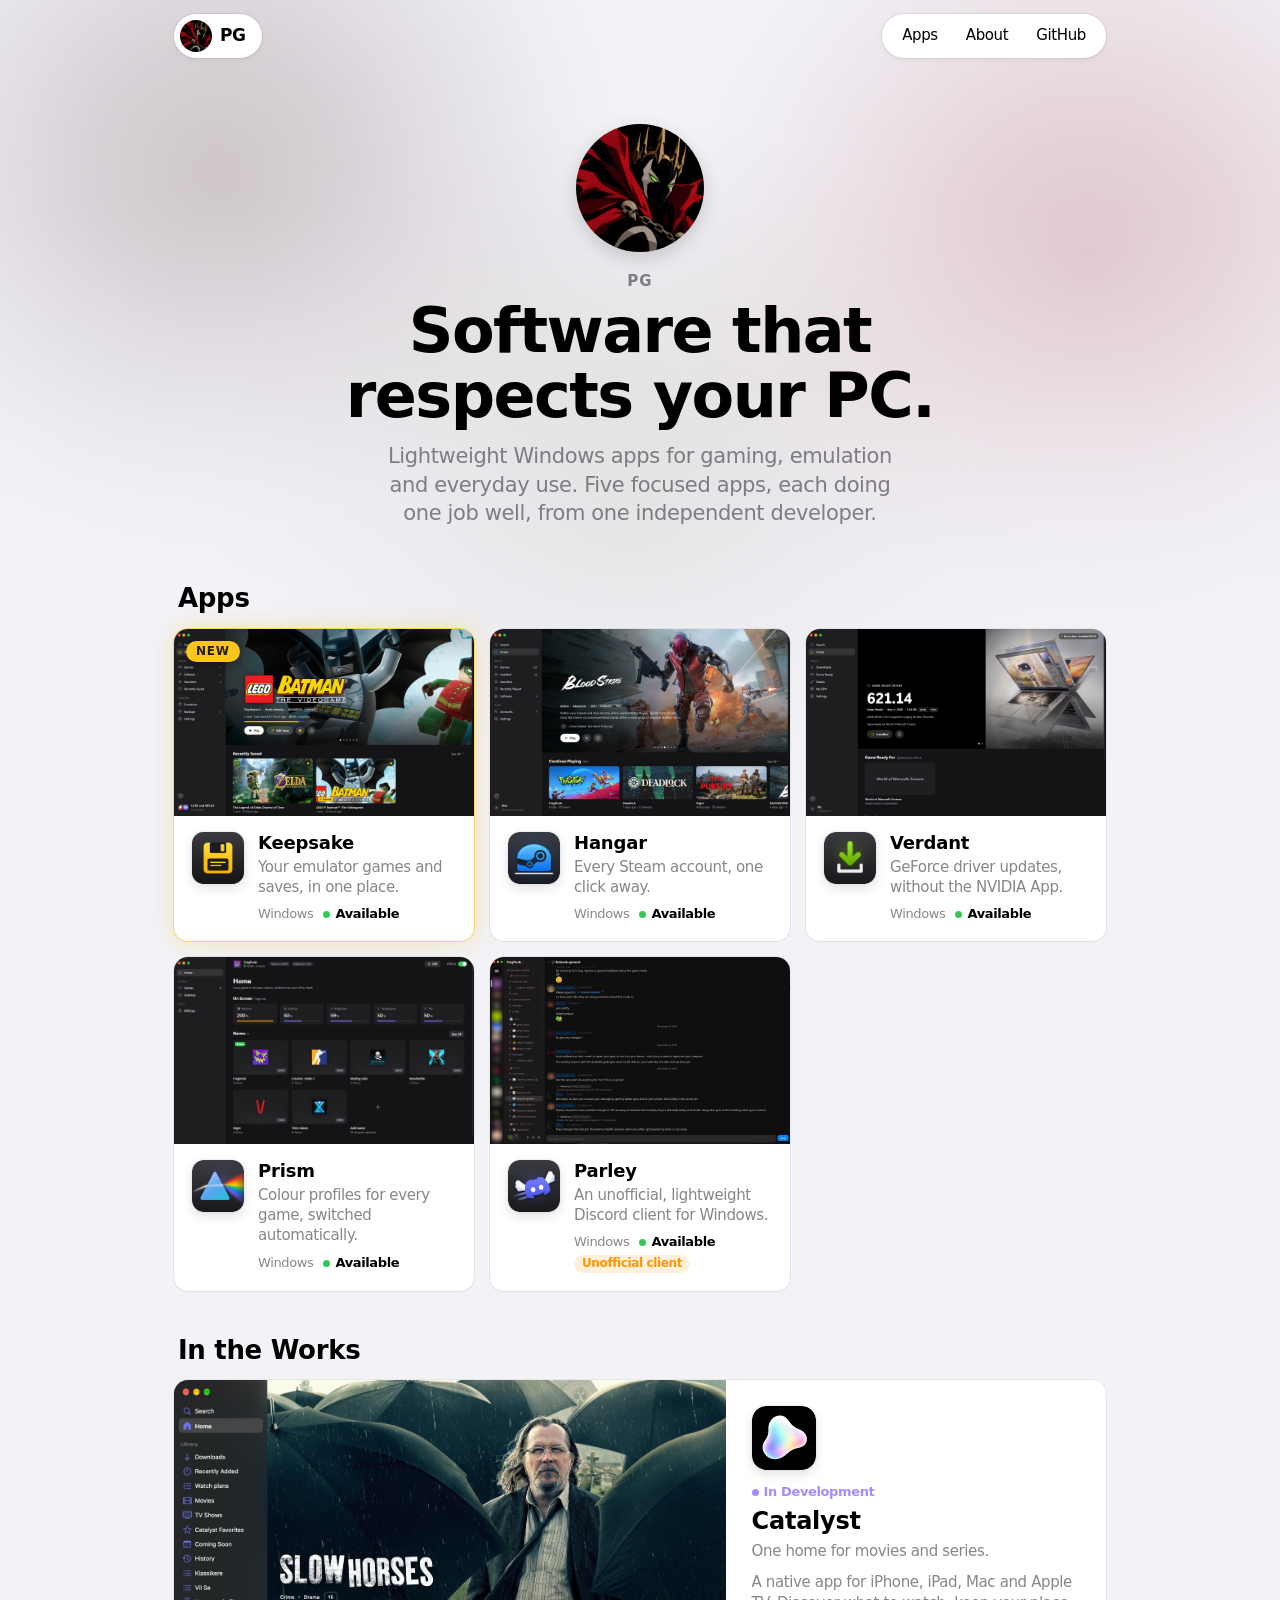
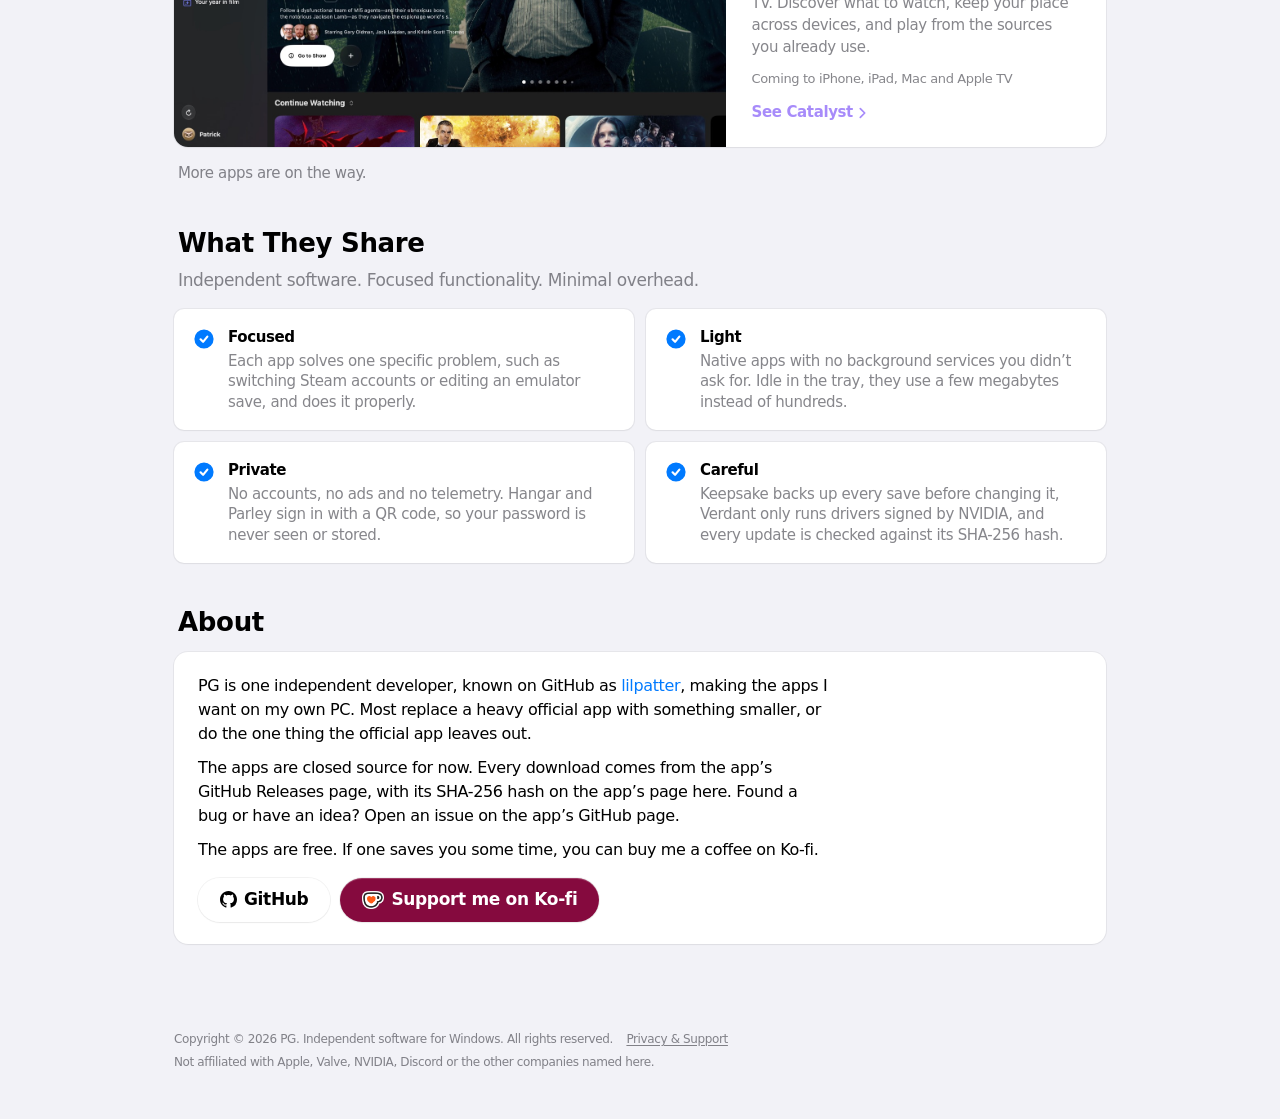
==== commit b2b2d1e3: "Remove the pills under the home hero" ====
--- a/index.html
+++ b/index.html
@@ -21,8 +21,8 @@
   <meta name="theme-color" content="#000000" media="(prefers-color-scheme: dark)">
   <link rel="icon" href="/assets/avatar.jpg">
   <link rel="apple-touch-icon" href="/assets/avatar.jpg">
-  <link rel="stylesheet" href="/styles.css?v=0fb8a899d9">
-  <script src="/app.js?v=5eb19279e3" defer></script>
+  <link rel="stylesheet" href="/styles.css?v=d8c9cda5ba">
+  <script src="/app.js?v=a3fde8c99a" defer></script>
 </head>
 <body>
   <header class="bar" id="bar">
@@ -44,12 +44,6 @@
       <p class="hero-eyebrow">PG</p>
       <h1 class="hero-title" id="page-title" tabindex="-1">Software that respects your&nbsp;PC.</h1>
       <p class="hero-sub">Lightweight Windows apps for gaming, emulation and everyday use. Five focused apps, each doing one job well, from one independent developer.</p>
-      <ul class="hero-chips" aria-label="At a glance">
-        <li>Windows 10 and 11</li>
-        <li>Free</li>
-        <li>No telemetry</li>
-        <li>Independent developer</li>
-      </ul>
     </section>
 
     <section class="section wrap" id="apps" aria-labelledby="apps-title">
--- a/styles.css
+++ b/styles.css
@@ -649,8 +649,6 @@
 @media (max-width: 760px) { .trust-grid { grid-template-columns: 1fr; } }
 
 /* ---------- Home: what the apps are, at a glance ---------- */
-.hero-chips { display: flex; flex-wrap: wrap; justify-content: center; gap: 8px; margin: 22px 0 0; padding: 0; list-style: none; }
-.hero-chips li { padding: 6px 12px; border-radius: 999px; background: color-mix(in srgb, var(--cell) 72%, transparent); box-shadow: var(--card-shadow); font-size: 14px; font-weight: 600; color: var(--label-2); }
 .section-lede { margin: -4px 4px 16px; font-size: 17px; line-height: 1.4; color: var(--label-2); }
 
 /* ---------- Spotlight: the app being announced glows in its accent colour ---------- */
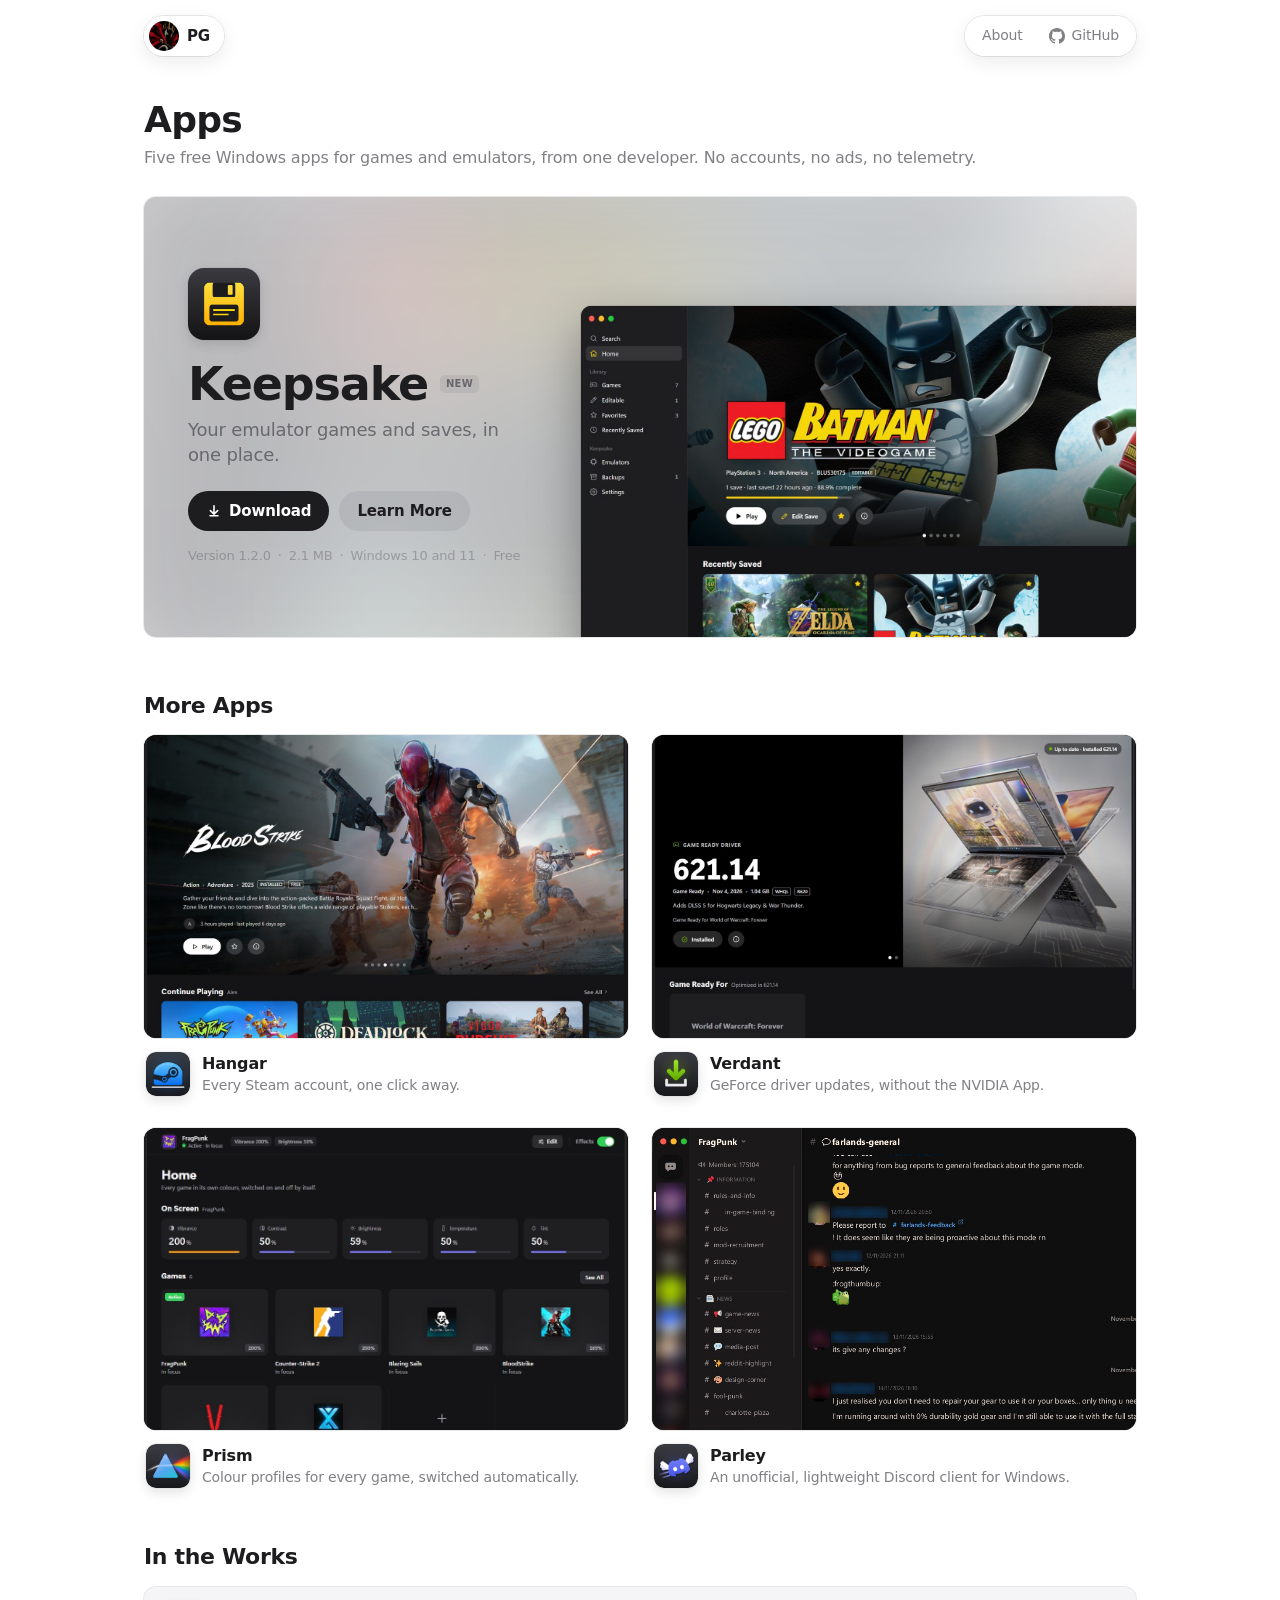
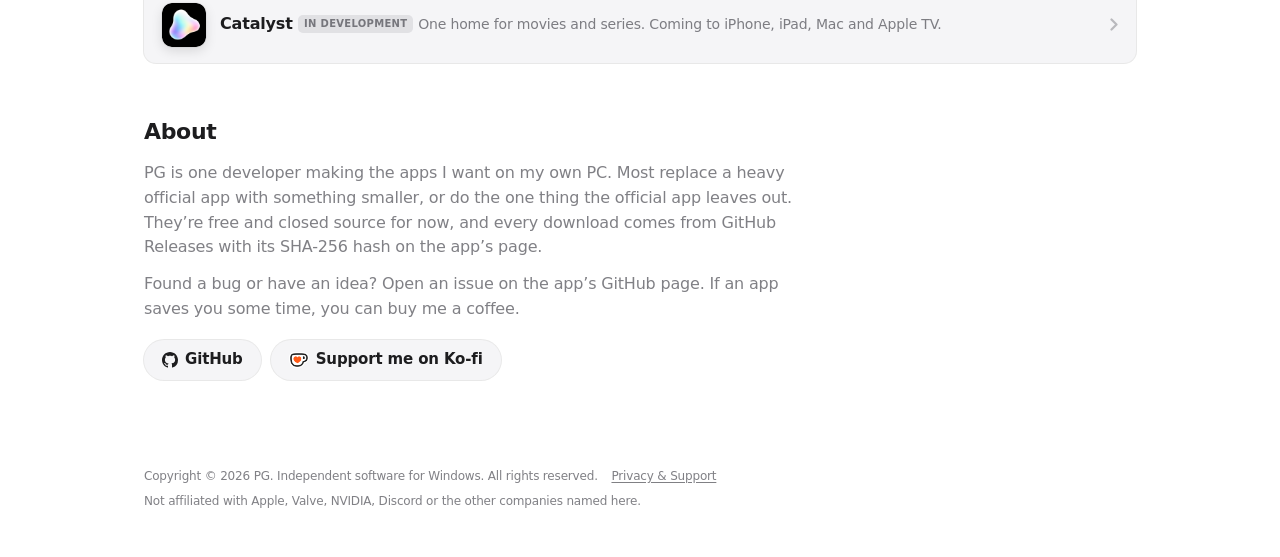
==== commit 48d99f09: "Redesign the site to match the apps - Use the apps' colours, borders and corners in dark and light m" ====
--- a/index.html
+++ b/index.html
@@ -17,12 +17,12 @@
   <meta property="og:url" content="https://lilpatter.github.io/">
   <meta name="twitter:card" content="summary_large_image">
   <script type="application/ld+json">{"@context":"https://schema.org","@type":"Organization","name":"PG","url":"https://lilpatter.github.io","logo":"https://lilpatter.github.io/assets/avatar.jpg","sameAs":["https://github.com/lilpatter"]}</script>
-  <meta name="theme-color" content="#f2f2f7" media="(prefers-color-scheme: light)">
-  <meta name="theme-color" content="#000000" media="(prefers-color-scheme: dark)">
+  <meta name="theme-color" content="#ffffff" media="(prefers-color-scheme: light)">
+  <meta name="theme-color" content="#141416" media="(prefers-color-scheme: dark)">
   <link rel="icon" href="/assets/avatar.jpg">
   <link rel="apple-touch-icon" href="/assets/avatar.jpg">
-  <link rel="stylesheet" href="/styles.css?v=d8c9cda5ba">
-  <script src="/app.js?v=a3fde8c99a" defer></script>
+  <link rel="stylesheet" href="/styles.css?v=46ef44a0bf">
+  <script src="/app.js?v=cf9ea209e9" defer></script>
 </head>
 <body>
   <header class="bar" id="bar">
@@ -31,88 +31,85 @@
         <img src="/assets/avatar.jpg" alt="" width="32" height="32">PG
       </a>
       <nav class="bar-links glass" aria-label="Sections">
-        <a class="hide-narrow" href="/#apps">Apps</a>
         <a href="/#about">About</a>
-        <a href="https://github.com/lilpatter">GitHub</a>
+        <a href="https://github.com/lilpatter"><svg viewBox="0 0 16 16" aria-hidden="true"><path d="M8 0C3.58 0 0 3.58 0 8c0 3.54 2.29 6.53 5.47 7.59.4.07.55-.17.55-.38 0-.19-.01-.82-.01-1.49-2.01.37-2.53-.49-2.69-.94-.09-.23-.48-.94-.82-1.13-.28-.15-.68-.52-.01-.53.63-.01 1.08.58 1.23.82.72 1.21 1.87.87 2.33.66.07-.52.28-.87.51-1.07-1.78-.2-3.64-.89-3.64-3.95 0-.87.31-1.59.82-2.15-.08-.2-.36-1.02.08-2.12 0 0 .67-.21 2.2.82.64-.18 1.32-.27 2-.27.68 0 1.36.09 2 .27 1.53-1.04 2.2-.82 2.2-.82.44 1.1.16 1.92.08 2.12.51.56.82 1.27.82 2.15 0 3.07-1.87 3.75-3.65 3.95.29.25.54.73.54 1.48 0 1.07-.01 1.93-.01 2.2 0 .21.15.46.55.38A8.013 8.013 0 0016 8c0-4.42-3.58-8-8-8z"/></svg>GitHub</a>
       </nav>
     </div>
   </header>
   <main id="top">
-    <div class="wash" style="--art:url('/assets/avatar.jpg')" aria-hidden="true"><i></i><i></i><i></i></div>
-    <section class="hero wrap" aria-labelledby="page-title">
-      <img class="avatar" src="/assets/avatar.jpg" alt="" width="128" height="128">
-      <p class="hero-eyebrow">PG</p>
-      <h1 class="hero-title" id="page-title" tabindex="-1">Software that respects your&nbsp;PC.</h1>
-      <p class="hero-sub">Lightweight Windows apps for gaming, emulation and everyday use. Five focused apps, each doing one job well, from one independent developer.</p>
+    <div class="wash" aria-hidden="true"><i></i><i></i><i></i></div>
+    <header class="page-head wrap">
+      <h1 class="large-title" id="page-title" tabindex="-1">Apps</h1>
+      <p class="page-sub">Five free Windows apps for games and emulators, from one developer. No accounts, no ads, no telemetry.</p>
+    </header>
+
+    <section class="feature-banner wrap" aria-labelledby="feature-title">
+      <div class="banner" style="--accent:#fac51c;">
+        <img class="banner-blur" src="/assets/screens/keepsake/home.jpg" alt="" aria-hidden="true" decoding="async">
+        <div class="banner-body">
+          <a class="banner-icon" href="/keepsake/" tabindex="-1" aria-hidden="true"><img class="app-icon" src="/assets/icons/keepsake.png" alt="" width="76" height="76"></a>
+          <h2 class="banner-title" id="feature-title"><a href="/keepsake/">Keepsake</a><span class="row-tag">New</span></h2>
+          <p class="banner-text">Your emulator games and saves, in one place.</p>
+          <div class="banner-actions">
+            <a class="btn btn-primary" href="https://github.com/lilpatter/keepsake/releases/download/v1.2.0/Keepsake_1.2.0_x64-setup.exe"><svg viewBox="0 0 20 20" aria-hidden="true"><path d="M10 2.5a1 1 0 0 1 1 1v8.1l2.8-2.8a1 1 0 1 1 1.4 1.4l-4.5 4.5a1 1 0 0 1-1.4 0l-4.5-4.5a1 1 0 0 1 1.4-1.4L9 11.6V3.5a1 1 0 0 1 1-1ZM4 16a1 1 0 0 1 1-1h10a1 1 0 1 1 0 2H5a1 1 0 0 1-1-1Z"/></svg>Download</a>
+            <a class="btn btn-plain" href="/keepsake/">Learn More</a>
+          </div>
+          <p class="banner-meta">Version 1.2.0<span aria-hidden="true">·</span>2.1 MB<span aria-hidden="true">·</span>Windows 10 and 11<span aria-hidden="true">·</span>Free</p>
+        </div>
+        <figure class="banner-window"><img src="/assets/screens/keepsake/home.jpg" alt="Home with LEGO Batman in the hero: Play, Edit Save, 88.9% complete, and Recently Saved games from RPCS3 and Lichii." width="1600" height="1000" decoding="async" fetchpriority="high"></figure>
+      </div>
     </section>
 
     <section class="section wrap" id="apps" aria-labelledby="apps-title">
       <div class="section-head">
-        <h2 class="title-2" id="apps-title">Apps</h2>
+        <h2 class="title-2" id="apps-title">More Apps</h2>
         
       </div>
       <ul class="app-grid card-grid" id="app-list">
         <li data-families="Windows">
-          <a class="app-card is-spotlight" href="/keepsake/" style="--accent:#fac51c">
-            <span class="card-shot"><img src="/assets/screens/keepsake/home.jpg" alt="" decoding="async"><span class="card-flag">New</span></span>
+          <a class="app-card" href="/hangar/" style="--accent:#2c90f3;--x:100%;--y:0%;--z:1.2">
+            <span class="card-shot"><img src="/assets/screens/hangar/home.jpg" alt="" decoding="async"></span>
             <span class="card-body">
-              <img class="app-icon" src="/assets/icons/keepsake.png" alt="" width="52" height="52">
+              <img class="app-icon" src="/assets/icons/hangar.png" alt="" width="44" height="44">
               <span class="card-text">
-                <h3 class="card-name">Keepsake</h3>
-                <span class="card-tagline">Your emulator games and saves, in one place.</span>
-                <span class="card-meta">Windows<span class="card-status">Available</span></span>
+                <h3 class="card-name">Hangar</h3>
+                <span class="card-tagline">Every Steam account, one click away.</span>
               </span>
             </span>
           </a>
         </li>
         <li data-families="Windows">
-          <a class="app-card" href="/hangar/" style="--accent:#2c90f3">
-            <span class="card-shot"><img src="/assets/screens/hangar/home.jpg" alt="" decoding="async"></span>
+          <a class="app-card" href="/verdant/" style="--accent:#85d312;--x:100%;--y:0%;--z:1.2">
+            <span class="card-shot"><img src="/assets/screens/verdant/home.jpg" alt="" decoding="async"></span>
             <span class="card-body">
-              <img class="app-icon" src="/assets/icons/hangar.png" alt="" width="52" height="52">
+              <img class="app-icon" src="/assets/icons/verdant.png" alt="" width="44" height="44">
               <span class="card-text">
-                <h3 class="card-name">Hangar</h3>
-                <span class="card-tagline">Every Steam account, one click away.</span>
-                <span class="card-meta">Windows<span class="card-status">Available</span></span>
+                <h3 class="card-name">Verdant</h3>
+                <span class="card-tagline">GeForce driver updates, without the NVIDIA App.</span>
               </span>
             </span>
           </a>
         </li>
         <li data-families="Windows">
-          <a class="app-card" href="/verdant/" style="--accent:#85d312">
-            <span class="card-shot"><img src="/assets/screens/verdant/home.jpg" alt="" decoding="async"></span>
+          <a class="app-card" href="/prism/" style="--accent:#4ca8e5;--x:100%;--y:0%;--z:1.2">
+            <span class="card-shot"><img src="/assets/screens/prism/home.jpg" alt="" decoding="async"></span>
             <span class="card-body">
-              <img class="app-icon" src="/assets/icons/verdant.png" alt="" width="52" height="52">
+              <img class="app-icon" src="/assets/icons/prism.png" alt="" width="44" height="44">
               <span class="card-text">
-                <h3 class="card-name">Verdant</h3>
-                <span class="card-tagline">GeForce driver updates, without the NVIDIA App.</span>
-                <span class="card-meta">Windows<span class="card-status">Available</span></span>
+                <h3 class="card-name">Prism</h3>
+                <span class="card-tagline">Colour profiles for every game, switched automatically.</span>
               </span>
             </span>
           </a>
         </li>
         <li data-families="Windows">
-          <a class="app-card" href="/prism/" style="--accent:#4ca8e5">
-            <span class="card-shot"><img src="/assets/screens/prism/home.jpg" alt="" loading="lazy" decoding="async"></span>
+          <a class="app-card" href="/parley/" style="--accent:#505dec;--x:0%;--y:0%;--z:1.7">
+            <span class="card-shot"><img src="/assets/screens/parley/chat.jpg" alt="" decoding="async"></span>
             <span class="card-body">
-              <img class="app-icon" src="/assets/icons/prism.png" alt="" width="52" height="52">
-              <span class="card-text">
-                <h3 class="card-name">Prism</h3>
-                <span class="card-tagline">Colour profiles for every game, switched automatically.</span>
-                <span class="card-meta">Windows<span class="card-status">Available</span></span>
-              </span>
-            </span>
-          </a>
-        </li>
-        <li data-families="Windows">
-          <a class="app-card" href="/parley/" style="--accent:#505dec">
-            <span class="card-shot"><img src="/assets/screens/parley/chat.jpg" alt="" loading="lazy" decoding="async"></span>
-            <span class="card-body">
-              <img class="app-icon" src="/assets/icons/parley.png" alt="" width="52" height="52">
+              <img class="app-icon" src="/assets/icons/parley.png" alt="" width="44" height="44">
               <span class="card-text">
                 <h3 class="card-name">Parley</h3>
                 <span class="card-tagline">An unofficial, lightweight Discord client for Windows.</span>
-                <span class="card-meta">Windows<span class="card-status">Available</span><span class="card-badge">Unofficial client</span></span>
               </span>
             </span>
           </a>
@@ -124,64 +121,27 @@
       <div class="section-head">
         <h2 class="title-2" id="upcoming-title">In the Works</h2>
       </div>
-      <ul class="upcoming-list">
-        <li>
-          <a class="app-card upcoming-card" href="/catalyst/" style="--accent:#a78bfa">
-            <span class="card-shot"><img src="/assets/screens/catalyst/mac-home.jpg" alt="" loading="lazy" decoding="async"></span>
-            <span class="card-body">
-              <img class="app-icon" src="/assets/icons/catalyst.png" alt="" width="64" height="64">
-              <span class="card-text">
-                <h3 class="card-name">Catalyst</h3>
-                <span class="card-status is-soon">In Development</span>
-                <span class="card-tagline">One home for movies and series.</span>
-                <span class="card-desc">A native app for iPhone, iPad, Mac and Apple TV. Discover what to watch, keep your place across devices, and play from the sources you already use.</span>
-                <span class="card-meta">Coming to iPhone, iPad, Mac and Apple TV</span>
-                <span class="card-more">See Catalyst <svg class="chevron" viewBox="0 0 8 13" aria-hidden="true"><path d="M1.5 1.5 6.5 6.5 1.5 11.5"/></svg></span>
-              </span>
+      <ul class="list">
+        <li><a class="row upcoming-row" href="/catalyst/">
+            <img class="app-icon" src="/assets/icons/catalyst.png" alt="" width="44" height="44">
+            <span class="row-body">
+              <span class="row-title">Catalyst <span class="row-tag">In Development</span></span>
+              <span class="row-sub">One home for movies and series. Coming to iPhone, iPad, Mac and Apple TV.</span>
             </span>
-          </a>
-        </li>
-      </ul>
-      <p class="section-note grid-note">More apps are on the way.</p>
-    </section>
-
-    <section class="section wrap" id="principles" aria-labelledby="principles-title">
-      <div class="section-head">
-        <h2 class="title-2" id="principles-title">What They Share</h2>
-      </div>
-      <p class="section-lede">Independent software. Focused functionality. Minimal overhead.</p>
-      <ul class="feature-grid">
-        <li class="feature">
-          <svg class="check" viewBox="0 0 20 20" aria-hidden="true"><path d="M10 2a8 8 0 1 1 0 16 8 8 0 0 1 0-16Zm3.4 5.3a.9.9 0 0 0-1.3.1L9.2 11 7.8 9.6a.9.9 0 1 0-1.3 1.3l2.1 2.1a.9.9 0 0 0 1.3-.1l3.6-4.4a.9.9 0 0 0-.1-1.2Z"/></svg>
-          <span><strong class="feature-title">Focused</strong>Each app solves one specific problem, such as switching Steam accounts or editing an emulator save, and does it properly.</span>
-        </li>
-        <li class="feature">
-          <svg class="check" viewBox="0 0 20 20" aria-hidden="true"><path d="M10 2a8 8 0 1 1 0 16 8 8 0 0 1 0-16Zm3.4 5.3a.9.9 0 0 0-1.3.1L9.2 11 7.8 9.6a.9.9 0 1 0-1.3 1.3l2.1 2.1a.9.9 0 0 0 1.3-.1l3.6-4.4a.9.9 0 0 0-.1-1.2Z"/></svg>
-          <span><strong class="feature-title">Light</strong>Native apps with no background services you didn’t ask for. Idle in the tray, they use a few megabytes instead of hundreds.</span>
-        </li>
-        <li class="feature">
-          <svg class="check" viewBox="0 0 20 20" aria-hidden="true"><path d="M10 2a8 8 0 1 1 0 16 8 8 0 0 1 0-16Zm3.4 5.3a.9.9 0 0 0-1.3.1L9.2 11 7.8 9.6a.9.9 0 1 0-1.3 1.3l2.1 2.1a.9.9 0 0 0 1.3-.1l3.6-4.4a.9.9 0 0 0-.1-1.2Z"/></svg>
-          <span><strong class="feature-title">Private</strong>No accounts, no ads and no telemetry. Hangar and Parley sign in with a QR code, so your password is never seen or stored.</span>
-        </li>
-        <li class="feature">
-          <svg class="check" viewBox="0 0 20 20" aria-hidden="true"><path d="M10 2a8 8 0 1 1 0 16 8 8 0 0 1 0-16Zm3.4 5.3a.9.9 0 0 0-1.3.1L9.2 11 7.8 9.6a.9.9 0 1 0-1.3 1.3l2.1 2.1a.9.9 0 0 0 1.3-.1l3.6-4.4a.9.9 0 0 0-.1-1.2Z"/></svg>
-          <span><strong class="feature-title">Careful</strong>Keepsake backs up every save before changing it, Verdant only runs drivers signed by NVIDIA, and every update is checked against its SHA-256 hash.</span>
-        </li>
+            <svg class="chevron" viewBox="0 0 8 13" aria-hidden="true"><path d="M1.5 1.5 6.5 6.5 1.5 11.5"/></svg>
+          </a></li>
       </ul>
     </section>
 
-    <section class="section wrap" id="about" aria-labelledby="about-title">
+    <section class="section wrap about" id="about" aria-labelledby="about-title">
       <div class="section-head">
         <h2 class="title-2" id="about-title">About</h2>
       </div>
-      <div class="about-card">
-        <p>PG is one independent developer, known on GitHub as <a href="https://github.com/lilpatter">lilpatter</a>, making the apps I want on my own PC. Most replace a heavy official app with something smaller, or do the one thing the official app leaves out.</p>
-        <p>The apps are closed source for now. Every download comes from the app’s GitHub Releases page, with its SHA-256 hash on the app’s page here. Found a bug or have an idea? Open an issue on the app’s GitHub page.</p>
-        <p>The apps are free. If one saves you some time, you can buy me a coffee on Ko&#8209;fi.</p>
-        <div class="hero-actions about-actions">
-          <a class="btn btn-soft" href="https://github.com/lilpatter"><svg viewBox="0 0 16 16" aria-hidden="true"><path d="M8 0C3.58 0 0 3.58 0 8c0 3.54 2.29 6.53 5.47 7.59.4.07.55-.17.55-.38 0-.19-.01-.82-.01-1.49-2.01.37-2.53-.49-2.69-.94-.09-.23-.48-.94-.82-1.13-.28-.15-.68-.52-.01-.53.63-.01 1.08.58 1.23.82.72 1.21 1.87.87 2.33.66.07-.52.28-.87.51-1.07-1.78-.2-3.64-.89-3.64-3.95 0-.87.31-1.59.82-2.15-.08-.2-.36-1.02.08-2.12 0 0 .67-.21 2.2.82.64-.18 1.32-.27 2-.27.68 0 1.36.09 2 .27 1.53-1.04 2.2-.82 2.2-.82.44 1.1.16 1.92.08 2.12.51.56.82 1.27.82 2.15 0 3.07-1.87 3.75-3.65 3.95.29.25.54.73.54 1.48 0 1.07-.01 1.93-.01 2.2 0 .21.15.46.55.38A8.013 8.013 0 0016 8c0-4.42-3.58-8-8-8z"/></svg>GitHub</a>
-          <a class="btn btn-kofi" href="https://ko-fi.com/O6N02AUO5M" target="_blank" rel="noopener" title="Support me on ko-fi.com"><img src="/assets/kofi-cup.png" alt="" width="22" height="18">Support me on Ko-fi</a>
-        </div>
+      <p>PG is one developer making the apps I want on my own PC. Most replace a heavy official app with something smaller, or do the one thing the official app leaves out. They’re free and closed source for now, and every download comes from GitHub Releases with its SHA-256 hash on the app’s page.</p>
+      <p>Found a bug or have an idea? Open an issue on the app’s GitHub page. If an app saves you some time, you can buy me a coffee.</p>
+      <div class="about-actions">
+        <a class="btn btn-soft" href="https://github.com/lilpatter"><svg viewBox="0 0 16 16" aria-hidden="true"><path d="M8 0C3.58 0 0 3.58 0 8c0 3.54 2.29 6.53 5.47 7.59.4.07.55-.17.55-.38 0-.19-.01-.82-.01-1.49-2.01.37-2.53-.49-2.69-.94-.09-.23-.48-.94-.82-1.13-.28-.15-.68-.52-.01-.53.63-.01 1.08.58 1.23.82.72 1.21 1.87.87 2.33.66.07-.52.28-.87.51-1.07-1.78-.2-3.64-.89-3.64-3.95 0-.87.31-1.59.82-2.15-.08-.2-.36-1.02.08-2.12 0 0 .67-.21 2.2.82.64-.18 1.32-.27 2-.27.68 0 1.36.09 2 .27 1.53-1.04 2.2-.82 2.2-.82.44 1.1.16 1.92.08 2.12.51.56.82 1.27.82 2.15 0 3.07-1.87 3.75-3.65 3.95.29.25.54.73.54 1.48 0 1.07-.01 1.93-.01 2.2 0 .21.15.46.55.38A8.013 8.013 0 0016 8c0-4.42-3.58-8-8-8z"/></svg>GitHub</a>
+        <a class="btn btn-soft btn-kofi" href="https://ko-fi.com/O6N02AUO5M" target="_blank" rel="noopener" title="Support me on ko-fi.com"><img src="/assets/kofi-cup.png" alt="" width="22" height="18">Support me on Ko-fi</a>
       </div>
     </section>
   </main>
--- a/styles.css
+++ b/styles.css
@@ -1,78 +1,80 @@
-/* Takes its cues from Apple's platforms, to match the apps, but kept calm: solid surfaces,
-   modest corners, hairline edges instead of soft shadows, and a still tint from the content.
-   System colours, SF type scale and 44pt touch targets from the Human Interface Guidelines. */
+/* The same surfaces, colours and corners as the apps (their ui/styles.css), so the site and the apps
+   read as one thing: #141416 behind everything, #1f1f22 cards, hairline edges instead of shadows,
+   12px corners. Like the apps, it follows the system: dark, or the apps' light variant. */
 :root {
-  --bg: #f2f2f7;
-  --cell: #ffffff;
-  --cell-pressed: #ececf1;
-  --label: #000000;
-  --label-2: rgba(60, 60, 67, 0.62);
+  --bg: #ffffff;
+  --sidebar: #f2f2f4;
+  --cell: #f5f5f7;
+  --cell-pressed: #e9e9ec;
+  --label: #1d1d1f;
+  --label-2: rgba(60, 60, 67, 0.65);
   --label-3: rgba(60, 60, 67, 0.32);
-  --separator: rgba(60, 60, 67, 0.16);
-  --fill: rgba(118, 118, 128, 0.12);
-  --fill-2: rgba(120, 120, 128, 0.18);
-  /* Glass: a translucent layer with a bright rim and soft depth */
-  --glass-strong: rgba(255, 255, 255, 0.82);
-  --glass-shadow: 0 0 0 1px rgba(0, 0, 0, 0.06), 0 2px 6px rgba(0, 0, 0, 0.05);
-  --card-shadow: 0 0 0 1px rgba(0, 0, 0, 0.05), 0 1px 2px rgba(0, 0, 0, 0.04);
-  --wash-opacity: 0.2;
-  --blue: #007aff;
-  --green: #34c759;
-  --orange: #ff9500;
+  --separator: rgba(0, 0, 0, 0.09);
+  --fill: rgba(120, 120, 128, 0.1);
+  --fill-2: rgba(120, 120, 128, 0.16);
+  --glass-strong: rgba(255, 255, 255, 0.86);
+  --glass-shadow: 0 0 0 1px var(--separator), 0 6px 20px rgba(0, 0, 0, 0.08);
+  --card-shadow: 0 0 0 1px var(--separator);
+  --wash-opacity: 0.16;
+  --blue: #0a84ff;
+  --blue-text: #0066d6;
+  --green: #30d158;
+  --orange: #ff9f0a;
   --icon-border: rgba(0, 0, 0, 0.08);
-  --font: -apple-system, BlinkMacSystemFont, "SF Pro Text", "SF Pro", system-ui, "Segoe UI Variable Text", "Segoe UI", "Helvetica Neue", Helvetica, Arial, sans-serif;
-  --font-display: -apple-system, BlinkMacSystemFont, "SF Pro Display", "SF Pro", system-ui, "Segoe UI Variable Display", "Segoe UI", "Helvetica Neue", Helvetica, Arial, sans-serif;
-  --content: 980px;
+  --shot-bg: #141416;
+  --font: "SF Pro Text", -apple-system, BlinkMacSystemFont, "Segoe UI Variable Text", "Segoe UI", system-ui, sans-serif;
+  --font-display: "SF Pro Display", -apple-system, BlinkMacSystemFont, "Segoe UI Variable Display", "Segoe UI", system-ui, sans-serif;
+  --content: 1040px;
   --gutter: 24px;
-  --r-card: 14px;       /* outer containers */
-  --r-inner: 10px;      /* things nested inside a card */
+  --r-card: 12px;       /* outer containers, as in the apps */
+  --r-inner: 8px;       /* things nested inside a card */
   --ease: cubic-bezier(0.32, 0.72, 0, 1);
   --spring: cubic-bezier(0.34, 1.4, 0.64, 1);
   color-scheme: light;
 }
 @media (prefers-color-scheme: dark) {
   :root:not([data-theme="light"]) {
-    --bg: #000000;
-    --cell: #1c1c1e;
-    --cell-pressed: #2c2c2e;
-    --label: #ffffff;
+    --bg: #141416;
+    --sidebar: #1e1e20;
+    --cell: #1f1f22;
+    --cell-pressed: #2a2a2d;
+    --label: #f5f5f7;
     --label-2: rgba(235, 235, 245, 0.62);
     --label-3: rgba(235, 235, 245, 0.32);
-    --separator: rgba(84, 84, 88, 0.5);
-    --fill: rgba(118, 118, 128, 0.24);
-    --fill-2: rgba(120, 120, 128, 0.34);
-    --glass-strong: rgba(52, 52, 56, 0.78);
-    --glass-shadow: 0 0 0 1px rgba(255, 255, 255, 0.08), 0 2px 8px rgba(0, 0, 0, 0.4);
-    --card-shadow: 0 0 0 1px rgba(255, 255, 255, 0.06);
-    --wash-opacity: 0.18;
+    --separator: rgba(255, 255, 255, 0.08);
+    --fill: rgba(120, 120, 128, 0.16);
+    --fill-2: rgba(120, 120, 128, 0.24);
+    --glass-strong: rgba(30, 30, 32, 0.86);
+    --glass-shadow: 0 0 0 1px var(--separator), 0 10px 40px rgba(0, 0, 0, 0.45);
+    --card-shadow: 0 0 0 1px var(--separator);
+    --wash-opacity: 0.14;
     --blue: #0a84ff;
-    --green: #30d158;
-    --orange: #ff9f0a;
-    --icon-border: rgba(255, 255, 255, 0.12);
+    --blue-text: #4aa3ff;
+    --icon-border: rgba(255, 255, 255, 0.1);
     color-scheme: dark;
   }
 }
 :root[data-theme="dark"] {
-  --bg: #000000;
-  --cell: #1c1c1e;
-  --cell-pressed: #2c2c2e;
-  --label: #ffffff;
+  --bg: #141416;
+  --sidebar: #1e1e20;
+  --cell: #1f1f22;
+  --cell-pressed: #2a2a2d;
+  --label: #f5f5f7;
   --label-2: rgba(235, 235, 245, 0.62);
   --label-3: rgba(235, 235, 245, 0.32);
-  --separator: rgba(84, 84, 88, 0.5);
-  --fill: rgba(118, 118, 128, 0.24);
-  --fill-2: rgba(120, 120, 128, 0.34);
-  --glass-strong: rgba(52, 52, 56, 0.78);
-  --glass-shadow: 0 0 0 1px rgba(255, 255, 255, 0.08), 0 2px 8px rgba(0, 0, 0, 0.4);
-  --card-shadow: 0 0 0 1px rgba(255, 255, 255, 0.06);
-  --wash-opacity: 0.18;
+  --separator: rgba(255, 255, 255, 0.08);
+  --fill: rgba(120, 120, 128, 0.16);
+  --fill-2: rgba(120, 120, 128, 0.24);
+  --glass-strong: rgba(30, 30, 32, 0.86);
+  --glass-shadow: 0 0 0 1px var(--separator), 0 10px 40px rgba(0, 0, 0, 0.45);
+  --card-shadow: 0 0 0 1px var(--separator);
+  --wash-opacity: 0.14;
   --blue: #0a84ff;
-  --green: #30d158;
-  --orange: #ff9f0a;
-  --icon-border: rgba(255, 255, 255, 0.12);
+  --blue-text: #4aa3ff;
+  --icon-border: rgba(255, 255, 255, 0.1);
   color-scheme: dark;
 }
-@media (max-width: 600px) { :root { --gutter: 16px; --r-card: 12px; --r-inner: 9px; } }
+@media (max-width: 600px) { :root { --gutter: 16px; } }
 
 *, ::before, ::after { box-sizing: border-box; }
 html { -webkit-text-size-adjust: 100%; text-size-adjust: 100%; scroll-behavior: smooth; scroll-padding-top: 80px; }
@@ -81,13 +83,13 @@
   background: var(--bg);
   color: var(--label);
   font-family: var(--font);
-  font-size: 17px;
-  line-height: 1.29;
-  letter-spacing: -0.022em;
+  font-size: 16px;
+  line-height: 1.4;
+  letter-spacing: -0.011em;
   -webkit-font-smoothing: antialiased;
   overflow-x: hidden;
 }
-a { color: var(--blue); text-decoration: none; }
+a { color: var(--blue-text); text-decoration: none; }
 img { display: block; max-width: 100%; height: auto; }
 h1, h2, h3 { margin: 0; text-wrap: balance; }
 :focus-visible { outline: 3px solid color-mix(in srgb, var(--blue) 55%, transparent); outline-offset: 3px; border-radius: 999px; }
@@ -135,7 +137,8 @@
 
 /* Floating controls: solid surfaces with a hairline edge, so they stay readable over screenshots */
 .glass {
-  background: var(--cell);
+  background: var(--glass-strong);
+  -webkit-backdrop-filter: blur(20px) saturate(160%); backdrop-filter: blur(20px) saturate(160%);
   box-shadow: var(--glass-shadow);
 }
 
@@ -144,16 +147,18 @@
 .bar-inner { position: relative; display: flex; align-items: center; gap: 10px; min-height: 48px; }
 .bar a, .bar nav { pointer-events: auto; }
 .pill {
-  display: inline-flex; align-items: center; gap: 8px; height: 44px; padding: 0 16px 0 6px;
-  border-radius: 999px; color: var(--label); font-size: 17px; font-weight: 600;
+  display: inline-flex; align-items: center; gap: 8px; height: 40px; padding: 0 14px 0 5px;
+  border-radius: 999px; color: var(--label); font-size: 15px; font-weight: 600;
   transition: transform 0.35s var(--spring);
 }
 .pill:active, .circle:active { transform: scale(0.94); }
-.pill img { width: 32px; height: 32px; border-radius: 50%; }
-.circle { display: grid; place-items: center; width: 44px; height: 44px; border-radius: 50%; color: var(--label); transition: transform 0.35s var(--spring); }
+.pill img { width: 30px; height: 30px; border-radius: 50%; }
+.circle { display: grid; place-items: center; width: 40px; height: 40px; border-radius: 50%; color: var(--label); transition: transform 0.35s var(--spring); }
 .circle svg { width: 11px; height: 19px; fill: none; stroke: currentColor; stroke-width: 2.6; stroke-linecap: round; stroke-linejoin: round; transform: translateX(-1px); }
-.bar-links { margin-left: auto; display: flex; align-items: center; height: 44px; padding: 0 6px; border-radius: 999px; }
-.bar-links a { display: grid; place-items: center; height: 34px; padding: 0 14px; border-radius: 999px; color: var(--label); font-size: 15px; font-weight: 500; transition: background 0.2s; }
+.bar-links { margin-left: auto; display: flex; align-items: center; height: 40px; padding: 0 4px; border-radius: 999px; }
+.bar-links a { display: inline-flex; align-items: center; gap: 7px; height: 32px; padding: 0 13px; border-radius: 999px; color: var(--label-2); font-size: 14px; font-weight: 500; transition: background 0.2s, color 0.2s; }
+.bar-links a:hover { color: var(--label); }
+.bar-links a svg { width: 16px; height: 16px; fill: currentColor; }
 .bar-links a:hover { background: var(--fill); }
 /* Title that settles into the middle once the page title scrolls away */
 .bar-title {
@@ -176,21 +181,14 @@
   .bar-title { display: none; }
 }
 
-/* Home: a centred hero floating on the colour wash */
-.hero { display: flex; flex-direction: column; align-items: center; text-align: center; padding-top: 64px; padding-bottom: 12px; }
-.avatar { flex: none; width: 128px; height: 128px; border-radius: 50%; box-shadow: 0 6px 18px rgba(0, 0, 0, 0.16); }
-.hero-eyebrow { margin: 20px 0 0; font-size: 15px; font-weight: 700; letter-spacing: 0.08em; text-transform: uppercase; color: var(--label-2); }
-.hero-title { margin-top: 8px; max-width: 16ch; font-family: var(--font-display); font-size: clamp(38px, 6.2vw, 62px); line-height: 1.04; font-weight: 800; letter-spacing: -0.025em; }
-.hero-sub { margin: 14px 0 0; max-width: 46ch; font-size: clamp(17px, 2vw, 21px); line-height: 1.35; color: var(--label-2); text-wrap: balance; }
-.hero-actions { display: flex; flex-wrap: wrap; justify-content: center; gap: 10px; margin-top: 26px; }
-@media (max-width: 600px) {
-  .hero { padding-top: 40px; }
-  .avatar { width: 108px; height: 108px; }
-}
-.large-title { font-family: var(--font-display); font-size: 40px; line-height: 1.1; font-weight: 800; letter-spacing: -0.01em; }
+/* Home: a page title like the apps' ("Home", then a line under it), left-aligned, then the banner */
+.page-head { padding-top: 40px; }
+.page-head .large-title { font-size: clamp(30px, 3.4vw, 36px); }
+.page-sub { margin: 6px 0 0; max-width: none; font-size: 16px; line-height: 1.45; color: var(--label-2); text-wrap: pretty; }
+@media (max-width: 600px) { .page-head { padding-top: 28px; } .page-sub { font-size: 16px; } }
+.large-title { font-family: var(--font-display); font-size: clamp(30px, 4.4vw, 44px); line-height: 1.1; font-weight: 700; letter-spacing: -0.02em; }
 .header-sub { margin: 6px 0 0; font-size: 19px; line-height: 1.32; color: var(--label-2); }
 .header-actions { display: flex; flex-wrap: wrap; align-items: center; gap: 10px; margin-top: 18px; }
-@media (max-width: 600px) { .large-title { font-size: 34px; } }
 
 /* Facts: a floating card of key numbers */
 .facts {
@@ -211,28 +209,33 @@
 /* Buttons: capsules */
 .btn {
   display: inline-flex; align-items: center; justify-content: center; gap: 7px;
-  min-height: 44px; padding: 0 22px; border: 0; border-radius: 999px;
-  font: inherit; font-size: 17px; font-weight: 600; letter-spacing: -0.02em; white-space: nowrap; cursor: pointer;
+  min-height: 40px; padding: 0 18px; border: 0; border-radius: 999px;
+  font: inherit; font-size: 15px; font-weight: 600; letter-spacing: -0.01em; white-space: nowrap; cursor: pointer;
   transition: transform 0.35s var(--spring), filter 0.2s, background 0.2s;
 }
 .btn:active { transform: scale(0.95); }
-.btn-filled {
-  background: linear-gradient(180deg, color-mix(in srgb, var(--blue) 82%, #fff), var(--blue));
-  color: #fff;
-  box-shadow: inset 0 1px 0 rgba(255, 255, 255, 0.35);
-}
+.btn-filled { background: var(--blue); color: #fff; }
+/* The main button: white on dark, black on light, like the apps' primary capsule */
+.btn-primary { background: var(--label); color: var(--bg); }
+.btn-primary:hover { opacity: 0.88; }
+/* On a screenshot: a white capsule and a see-through one */
+.btn-white { background: #fff; color: #000; }
+.btn-white:hover { background: #e8e8ea; }
+.btn-glass { background: rgba(255, 255, 255, 0.16); color: #fff; -webkit-backdrop-filter: blur(20px); backdrop-filter: blur(20px); }
+.btn-glass:hover { background: rgba(255, 255, 255, 0.26); }
 .btn-filled:hover { filter: brightness(1.06); }
 .btn-tinted { color: var(--label); }
 .btn-tinted:hover { filter: brightness(1.04); }
-.btn-plain { min-height: 36px; padding: 0 14px; background: var(--fill); color: var(--blue); font-size: 15px; }
+.btn-plain { min-height: 32px; padding: 0 14px; background: var(--fill); color: var(--label); font-size: 14px; }
+.banner .btn-plain { min-height: 40px; padding: 0 18px; font-size: 15px; background: var(--fill-2); }
 .btn-plain:hover { background: var(--fill-2); }
-.btn svg { width: 17px; height: 17px; fill: currentColor; }
+.btn svg { width: 16px; height: 16px; fill: currentColor; }
 .get { min-width: 72px; min-height: 32px; padding: 0 16px; background: var(--fill); color: var(--blue); font-size: 15px; font-weight: 700; }
 
 /* Sections */
-.section { padding-top: 44px; }
-.section-head { display: flex; flex-wrap: wrap; align-items: center; justify-content: space-between; gap: 12px 20px; margin: 0 4px 14px; }
-.title-2 { font-family: var(--font-display); font-size: 26px; line-height: 1.2; font-weight: 700; letter-spacing: -0.012em; }
+.section { padding-top: 56px; }
+.section-head { display: flex; flex-wrap: wrap; align-items: center; justify-content: space-between; gap: 12px 20px; margin: 0 0 16px; }
+.title-2 { font-family: var(--font-display); font-size: 22px; line-height: 1.2; font-weight: 700; letter-spacing: -0.015em; }
 
 /* Segmented control: a capsule with a floating thumb */
 .segmented { position: relative; display: inline-grid; grid-auto-flow: column; grid-auto-columns: 1fr; padding: 4px; border-radius: 999px; background: var(--fill); }
@@ -250,7 +253,7 @@
 .segmented button[aria-checked="true"] { color: var(--label); }
 
 /* Grouped lists: rounded cards that float on the background */
-.list { margin: 0; padding: 6px; list-style: none; border-radius: var(--r-card); background: var(--cell); box-shadow: var(--card-shadow); }
+.list { margin: 0; padding: 4px; list-style: none; border-radius: var(--r-card); background: var(--cell); box-shadow: var(--card-shadow); }
 .row { position: relative; display: flex; align-items: center; gap: 14px; min-height: 52px; padding: 10px 14px; border-radius: var(--r-inner); color: var(--label); transition: background 0.2s; }
 a.row:hover { background: var(--fill); }
 a.row:active { background: var(--cell-pressed); }
@@ -258,11 +261,11 @@
 .list > li + li { margin-top: 6px; }
 .row + .row { margin-top: 6px; }
 .row-body { flex: 1; min-width: 0; }
-.row-title { font-size: 17px; letter-spacing: -0.022em; }
-.row-sub { margin-top: 2px; font-size: 15px; color: var(--label-2); letter-spacing: -0.016em; }
-.row-detail { font-size: 15px; color: var(--label-2); }
+.row-title { font-size: 16px; font-weight: 500; }
+.row-sub { margin-top: 2px; font-size: 14px; color: var(--label-2); }
+.row-detail { font-size: 14px; color: var(--label-2); }
 .chevron { flex: none; width: 8px; height: 13px; fill: none; stroke: var(--label-3); stroke-width: 2.2; stroke-linecap: round; stroke-linejoin: round; }
-.glyph { flex: none; width: 32px; height: 32px; display: grid; place-items: center; border-radius: 10px; background: var(--tint, var(--blue)); }
+.glyph { flex: none; width: 30px; height: 30px; display: grid; place-items: center; border-radius: 8px; background: var(--tint, var(--blue)); }
 .glyph svg { width: 18px; height: 18px; fill: #fff; }
 .row.has-glyph { --inset: 60px; }
 
@@ -279,13 +282,13 @@
 .tile-tagline + .tile-badge { margin-top: -4px; font-weight: 600; color: var(--accent, var(--blue)); }
 .tile-badge.is-warn { color: var(--orange); }
 
-/* Home: the line under "Apps", the principles and About */
+/* Home: About, plain text and two quiet buttons */
 .section-note { margin: 4px 0 0; font-size: 15px; line-height: 1.4; color: var(--label-2); }
 .feature-title { display: block; margin-bottom: 4px; font-weight: 600; color: var(--label); }
-#principles .feature { color: var(--label-2); font-size: 15px; }
-.about-card { padding: 22px 24px; border-radius: var(--r-card); background: var(--cell); box-shadow: var(--card-shadow); font-size: 16px; line-height: 1.5; }
-.about-card p { margin: 0 0 10px; max-width: 62ch; }
-.about-actions { justify-content: flex-start; margin-top: 16px; }
+.about p { margin: 0 0 12px; max-width: 64ch; font-size: 16px; line-height: 1.55; color: var(--label-2); }
+.about-actions { display: flex; flex-wrap: wrap; gap: 10px; margin-top: 18px; }
+.about-card { padding: 20px 22px; border-radius: var(--r-card); background: var(--cell); box-shadow: var(--card-shadow); font-size: 16px; line-height: 1.5; }
+.about-card p { margin: 0 0 10px; max-width: 64ch; }
 .sr-only { position: absolute; width: 1px; height: 1px; overflow: hidden; clip-path: inset(50%); white-space: nowrap; }
 @media (hover: hover) {
   .app-tile:hover .app-icon { transform: translateY(-3px) scale(1.03); box-shadow: 0 0 0 0.5px var(--icon-border), 0 6px 14px rgba(0, 0, 0, 0.14); }
@@ -297,65 +300,98 @@
   .tile-name { font-size: 13px; }
 }
 
-/* Home: one card per app, led by a real screenshot */
-.app-grid.card-grid { grid-template-columns: repeat(auto-fill, minmax(280px, 1fr)); gap: 16px; }
-.app-card {
-  display: flex; flex-direction: column; height: 100%; overflow: hidden;
-  border-radius: var(--r-card); background: var(--cell); box-shadow: var(--card-shadow);
-  color: var(--label); -webkit-tap-highlight-color: transparent;
-  transition: transform 0.45s var(--spring), box-shadow 0.4s;
-}
-.card-shot { position: relative; display: block; aspect-ratio: 16 / 10; overflow: hidden; background: var(--fill); }
-.card-shot img { width: 100%; height: 100%; object-fit: cover; object-position: top left; transition: transform 0.6s var(--spring); }
-.card-shot-empty {
-  display: flex; align-items: center; justify-content: center; width: 100%; height: 100%;
-  background: radial-gradient(circle at 50% 40%, color-mix(in srgb, var(--accent, var(--blue)) 38%, transparent), transparent 70%), var(--fill);
-}
-.card-shot-empty .app-icon { width: 96px; height: 96px; }
-.card-body { display: flex; align-items: flex-start; gap: 14px; padding: 16px 18px 18px; }
-.card-body > .app-icon { flex: none; width: 52px; height: 52px; }
-.card-text { display: flex; flex-direction: column; gap: 3px; min-width: 0; }
-.card-name { margin: 0; font-size: 18px; line-height: 1.2; font-weight: 700; letter-spacing: -0.01em; }
-.card-tagline { font-size: 15px; line-height: 1.35; color: var(--label-2); }
-.card-meta { display: flex; flex-wrap: wrap; align-items: center; gap: 4px 10px; margin-top: 6px; font-size: 13px; color: var(--label-2); }
-.card-status { display: inline-flex; align-items: center; gap: 5px; font-weight: 600; color: var(--label); }
-.card-status::before { content: ""; width: 7px; height: 7px; border-radius: 50%; background: var(--green, #34c759); }
-.card-status.is-soon { color: var(--accent, var(--blue)); }
-.card-status.is-soon::before { background: currentColor; }
-/* A caveat every visitor should see before opening the app, such as "Unofficial client". */
-.card-badge { padding: 1px 8px; border-radius: 999px; font-size: 12px; font-weight: 600; color: var(--orange); background: color-mix(in srgb, var(--orange) 14%, transparent); }
-.grid-note { margin: 16px 4px 0; }
-
-/* Home: "In the Works", one wide card per app still in development */
-.upcoming-list { margin: 0; padding: 0; list-style: none; display: grid; gap: 16px; }
-.upcoming-card { display: grid; grid-template-columns: minmax(0, 1.45fr) minmax(0, 1fr); }
-.upcoming-card .card-shot { aspect-ratio: auto; min-height: 100%; }
-.upcoming-card .card-shot img { position: absolute; inset: 0; }
-.upcoming-card .card-body { flex-direction: column; gap: 14px; padding: 26px 26px 24px; }
-.upcoming-card .card-body > .app-icon { width: 64px; height: 64px; }
-.upcoming-card .card-text { gap: 6px; }
-.upcoming-card .card-name { font-size: 24px; }
-.upcoming-card .card-status { order: -1; font-size: 13px; }
-.card-desc { margin-top: 4px; font-size: 15px; line-height: 1.45; color: var(--label-2); }
-.card-more { display: inline-flex; align-items: center; gap: 6px; margin-top: 10px; font-size: 15px; font-weight: 600; color: var(--accent, var(--blue)); }
-.card-more .chevron { width: 7px; height: 12px; fill: none; stroke: currentColor; stroke-width: 2; stroke-linecap: round; stroke-linejoin: round; }
-@media (max-width: 760px) {
-  .upcoming-card { display: flex; }
-  .upcoming-card .card-shot { aspect-ratio: 16 / 10; min-height: 0; }
-  .upcoming-card .card-body { padding: 18px 18px 20px; }
+/* Home: the featured app, on a plain panel like the apps' cards: no glow, no gradient. Its icon and
+   name on the left, and its real window on the right, whole and running off the edge. */
+.banner {
+  position: relative; display: grid; grid-template-columns: minmax(300px, 0.8fr) minmax(0, 1.2fr); align-items: center;
+  min-height: 440px; overflow: hidden; border-radius: var(--r-card);
+  background: var(--cell); color: var(--label); box-shadow: var(--card-shadow);
+}
+.banner-body { position: relative; z-index: 1; padding: 44px 0 44px 44px; }
+/* A faint, heavily blurred copy of the same screenshot behind everything: the app's own colours, barely there */
+.banner-blur {
+  position: absolute; inset: -80px; width: calc(100% + 160px); height: calc(100% + 160px); max-width: none;
+  object-fit: cover; filter: blur(70px) saturate(1.3); opacity: 0.2; pointer-events: none;
+}
+:root[data-theme="light"] .banner-blur { opacity: 0.28; }
+@media (prefers-color-scheme: light) { :root:not([data-theme="dark"]) .banner-blur { opacity: 0.28; } }
+.banner-icon { display: block; width: 72px; margin-bottom: 20px; }
+.banner-icon .app-icon { width: 72px; height: 72px; }
+.banner-title { display: flex; align-items: center; gap: 12px; font-family: var(--font-display); font-size: clamp(34px, 4.2vw, 46px); line-height: 1.05; font-weight: 700; letter-spacing: -0.025em; }
+.banner-title a { color: inherit; }
+.banner-title .row-tag { vertical-align: 0; }
+.banner-text { margin: 8px 0 0; max-width: 30ch; font-size: 18px; line-height: 1.4; color: var(--label-2); }
+.banner-actions { display: flex; flex-wrap: wrap; gap: 10px; margin-top: 24px; }
+.banner-meta { display: flex; flex-wrap: wrap; gap: 0 7px; margin: 16px 0 0; font-size: 13px; color: var(--label-3); }
+.banner-window {
+  position: relative; z-index: 1; align-self: end; margin: 64px -64px -56px 40px;
+  border-radius: 10px; overflow: hidden; background: var(--shot-bg);
+  box-shadow: 0 0 0 1px var(--separator), 0 20px 50px rgba(0, 0, 0, 0.35);
+}
+.banner-window img { width: 100%; height: auto; }
+.feature-banner { padding-top: 28px; }
+.feature-banner.skeleton .banner { display: block; background: var(--sk); }
+@media (max-width: 860px) {
+  /* Narrow: the text first, the window under it, still running off the edge */
+  .banner { display: block; min-height: 0; }
+  .banner-body { padding: 28px 24px 0; }
+  .banner-icon, .banner-icon .app-icon { width: 60px; height: 60px; }
+  .banner-icon { margin-bottom: 16px; }
+  .banner-window { margin: 32px -40px -32px 24px; }
+}
+
+/* Home: one card per app, like the game tiles in the apps: the screenshot on its own, the name under it */
+/* Two across, so the four apps under the banner make a whole grid */
+.app-grid.card-grid { grid-template-columns: repeat(2, minmax(0, 1fr)); gap: 32px 24px; }
+.app-card { display: flex; flex-direction: column; color: var(--label); -webkit-tap-highlight-color: transparent; }
+.card-shot {
+  position: relative; display: grid; place-items: center; aspect-ratio: 16 / 10; overflow: hidden;
+  border-radius: var(--r-card); background: var(--shot-bg); box-shadow: var(--card-shadow);
+}
+/* A crop of the screenshot: zoomed in on the content (see cardCrop in build.mjs) */
+.card-shot img {
+  position: absolute; top: calc((1 - var(--z, 1)) * var(--y, 0%)); left: calc((1 - var(--z, 1)) * var(--x, 100%));
+  width: calc(var(--z, 1) * 100%); height: calc(var(--z, 1) * 100%); max-width: none; object-fit: cover; object-position: top left;
+  transition: transform 0.6s var(--ease);
+}
+.card-body { display: flex; align-items: flex-start; gap: 12px; padding: 14px 2px 0; }
+.card-body > .app-icon { flex: none; width: 44px; height: 44px; }
+.card-text { display: flex; flex-direction: column; gap: 2px; min-width: 0; padding-top: 2px; }
+.card-name { margin: 0; font-size: 16px; line-height: 1.25; font-weight: 600; letter-spacing: -0.01em; transition: color 0.2s; }
+.card-tagline { font-size: 14px; line-height: 1.35; color: var(--label-2); }
+/* A small status tag, like the apps' tags */
+.row-tag { display: inline-block; padding: 1px 6px; border-radius: 5px; font-size: 10px; font-weight: 700; line-height: 16px; letter-spacing: 0.03em; text-transform: uppercase; vertical-align: 2px; color: var(--label-2); background: var(--fill-2); }
+/* Hover: the screenshot lifts and glows in the app's own colour (set per card from its icon), then
+   the glow breathes gently while the pointer stays. Reduce Motion keeps the glow and drops the movement. */
+.card-shot { transition: transform 0.45s var(--spring), box-shadow 0.45s var(--ease); }
+.card-body .app-icon { transition: transform 0.45s var(--spring); }
+@keyframes card-glow {
+  from { box-shadow: 0 0 0 1px color-mix(in srgb, var(--accent) 65%, transparent), 0 10px 36px -4px color-mix(in srgb, var(--accent) 38%, transparent); }
+  to { box-shadow: 0 0 0 1px color-mix(in srgb, var(--accent) 85%, transparent), 0 14px 56px 2px color-mix(in srgb, var(--accent) 55%, transparent); }
 }
 @media (hover: hover) {
-  .app-card:hover { transform: translateY(-2px); box-shadow: 0 0 0 1px var(--separator), 0 6px 16px rgba(0, 0, 0, 0.08); }
+  .app-card:hover .card-shot {
+    transform: translateY(-4px);
+    box-shadow: 0 0 0 1px color-mix(in srgb, var(--accent) 65%, transparent), 0 10px 36px -4px color-mix(in srgb, var(--accent) 38%, transparent);
+    animation: card-glow 1.8s ease-in-out 0.45s infinite alternate;
+  }
   .app-card:hover .card-shot img { transform: scale(1.03); }
-}
-.app-card:active { transform: scale(0.98); transition-duration: 0.18s; }
+  .app-card:hover .card-body .app-icon { transform: translateY(-2px) scale(1.04); }
+}
+.app-card:focus-visible { outline: none; }
+.app-card:focus-visible .card-shot { box-shadow: 0 0 0 3px color-mix(in srgb, var(--accent) 80%, transparent); }
 @media (prefers-reduced-motion: reduce) {
-  .app-card, .card-shot img { transition: none; }
-  .app-card:hover, .app-card:hover .card-shot img { transform: none; }
+  .card-shot, .card-shot img, .card-body .app-icon { transition: none; }
+  .app-card:hover .card-shot, .app-card:hover .card-shot img, .app-card:hover .card-body .app-icon { transform: none; animation: none; }
 }
 @media (max-width: 600px) {
-  .app-grid.card-grid { grid-template-columns: 1fr; gap: 14px; }
-}
+  .app-grid.card-grid { grid-template-columns: 1fr; gap: 24px; }
+}
+
+/* Home: "In the Works", one row per app still in development */
+.upcoming-row { --inset: 72px; padding: 12px 14px; }
+.upcoming-row .app-icon { width: 44px; height: 44px; }
+.upcoming-row .row-title { font-weight: 600; }
 .app-row { --inset: 92px; padding-top: 12px; padding-bottom: 12px; }
 .app-icon { flex: none; border-radius: 22.37%; box-shadow: 0 0 0 0.5px var(--icon-border), 0 4px 12px rgba(0, 0, 0, 0.12); background: var(--cell); }
 .app-row .app-icon { width: 64px; height: 64px; }
@@ -366,16 +402,32 @@
 #app-list > li[hidden] { display: none; }
 
 /* App page, like a product page on the App Store */
-.app-page { padding-top: 28px; }
-.app-hero { display: flex; gap: 24px; align-items: center; }
-.app-hero .app-icon { width: 136px; height: 136px; box-shadow: 0 0 0 0.5px var(--icon-border), 0 6px 16px rgba(0, 0, 0, 0.14); }
-.app-name { font-family: var(--font-display); font-size: 40px; line-height: 1.1; font-weight: 800; letter-spacing: -0.01em; }
-.app-subtitle { margin-top: 4px; font-size: 19px; color: var(--label-2); }
-.status { display: inline-flex; align-items: center; gap: 7px; height: 32px; padding: 0 12px; border-radius: 999px; font-size: 13px; font-weight: 600; color: var(--label-2); }
+.app-page { padding-top: 20px; }
+.app-hero .tilt { width: 96px; margin-bottom: 20px; }
+.app-hero .app-icon { width: 96px; height: 96px; box-shadow: 0 0 0 0.5px var(--icon-border), 0 8px 24px rgba(0, 0, 0, 0.3); }
+.app-name { font-family: var(--font-display); font-size: clamp(34px, 4.2vw, 46px); line-height: 1.05; font-weight: 700; letter-spacing: -0.025em; }
+.app-hero .banner-meta { margin-top: 14px; }
+.app-hero .download-links { margin: 4px 0 0; }
+/* A status beside the button for an app that isn't out yet */
+.status { display: inline-flex; align-items: center; gap: 7px; height: 40px; padding: 0 12px; border-radius: 999px; font-size: 13px; font-weight: 600; color: var(--label-2); }
 .status::before { content: ""; width: 8px; height: 8px; border-radius: 50%; background: var(--dot, var(--label-3)); box-shadow: 0 0 0 3px color-mix(in srgb, var(--dot, transparent) 22%, transparent); }
 .status[data-status="available"] { --dot: var(--green); }
 .status[data-status="in-development"] { --dot: var(--orange); }
 .status[data-status="beta"] { --dot: var(--blue); }
+/* An app with only phone screenshots: no window, just the text */
+/* App pages: no panel and no border. The header sits on the page, over a blurred copy of the app's
+   screenshot that fades out softly on every side into the background. */
+.app-hero { position: relative; isolation: isolate; }
+.app-hero .banner-body { padding: 36px 0 8px; }
+.app-hero .banner-blur {
+  z-index: -1; inset: auto; top: -160px; left: -12%; width: 124%; height: calc(100% + 260px);
+  filter: blur(70px) saturate(1.6); opacity: 0.55;
+  -webkit-mask-image: radial-gradient(ellipse 62% 56% at 36% 48%, #000 0%, rgba(0, 0, 0, 0.7) 40%, transparent 100%);
+  mask-image: radial-gradient(ellipse 62% 56% at 36% 48%, #000 0%, rgba(0, 0, 0, 0.7) 40%, transparent 100%);
+}
+:root[data-theme="light"] .app-hero .banner-blur { opacity: 0.6; }
+@media (prefers-color-scheme: light) { :root:not([data-theme="dark"]) .app-hero .banner-blur { opacity: 0.6; } }
+.app-hero .banner-text { max-width: 44ch; }
 .app-desc { margin: 26px 4px 0; max-width: 700px; font-size: 19px; line-height: 1.45; letter-spacing: -0.026em; }
 .app-columns { display: grid; grid-template-columns: repeat(2, minmax(0, 1fr)); gap: 24px; margin-top: 30px; align-items: start; }
 .group-title { margin: 0 0 10px 18px; font-size: 13px; font-weight: 600; letter-spacing: 0.02em; color: var(--label-2); text-transform: uppercase; }
@@ -384,12 +436,28 @@
 @media (max-width: 760px) { .app-columns { grid-template-columns: 1fr; } }
 @media (max-width: 600px) {
   .app-page { padding-top: 12px; }
-  .app-hero { align-items: flex-start; gap: 16px; }
-  .app-hero .app-icon { width: 100px; height: 100px; }
-  .app-name { font-size: 30px; }
-  .app-subtitle { font-size: 17px; }
+  .app-hero .tilt, .app-hero .app-icon { width: 72px; height: 72px; }
+  .app-hero .tilt { margin-bottom: 16px; }
+  .app-hero .banner-body { padding: 24px 0 4px; }
+  .app-hero .banner-blur { left: -30%; width: 160%; }
   .app-desc { font-size: 17px; }
 }
+
+/* ---------- App pages: tabs, like the tabs in the apps ---------- */
+/* The tab row only appears once app.js has wired it; without it every tab's content shows in turn. */
+.app-tabs { display: flex; gap: 4px; margin: 24px 0 0; padding: 4px; overflow-x: auto; scrollbar-width: none; border-radius: 999px; background: var(--fill); width: max-content; max-width: 100%; }
+.app-tabs::-webkit-scrollbar { display: none; }
+.app-tabs[hidden] { display: none; }
+.app-tabs button {
+  flex: none; height: 34px; padding: 0 16px; border: 0; border-radius: 999px; background: none; cursor: pointer;
+  font: inherit; font-size: 14px; font-weight: 600; color: var(--label-2); transition: background 0.2s, color 0.2s;
+}
+.app-tabs button:hover { color: var(--label); }
+.app-tabs button[aria-selected="true"] { background: var(--cell); color: var(--label); box-shadow: 0 0 0 1px var(--separator), 0 2px 6px rgba(0, 0, 0, 0.15); }
+.tab-panel[hidden] { display: none; }
+.tab-panel > .app-section:first-child { margin-top: 32px; }
+.tab-panel { animation: vt-fade 0.25s ease both; }
+@media (prefers-reduced-motion: reduce) { .tab-panel { animation: none; } }
 
 
 .empty-state { padding-top: 96px; padding-bottom: 64px; text-align: center; }
@@ -421,11 +489,11 @@
 @keyframes vt-fade-out { to { opacity: 0; } }
 
 /* Content rises in, one block after another */
-main.is-entering :is(.hero > *, .section-head, .app-grid > li, .app-hero, .app-page > .facts, .app-section) {
+main.is-entering :is(.page-head > *, .banner, .section-head, .app-grid > li, .app-hero, .app-section) {
   animation: rise 0.8s cubic-bezier(0.2, 0.8, 0.2, 1) both;
   animation-delay: calc(var(--i, 0) * 50ms);
 }
-@keyframes rise { from { opacity: 0; transform: translateY(18px) scale(0.985); } }
+@keyframes rise { from { opacity: 0; transform: translateY(10px); } }
 main h1:focus { outline: none; }
 
 /* ---------- Skeletons ---------- */
@@ -524,7 +592,7 @@
   ::view-transition-group(app-icon) { animation: none; }
   ::view-transition-old(root), html[data-transition]::view-transition-old(root) { animation: vt-fade-out 0.25s ease both; }
   ::view-transition-new(root), html[data-transition]::view-transition-new(root) { animation: vt-fade 0.25s ease both; }
-  main.is-entering :is(.hero > *, .section-head, .app-grid > li, .app-hero, .app-page > .facts, .app-section) { animation-name: vt-fade; animation-duration: 0.4s; }
+  main.is-entering :is(.page-head > *, .banner, .section-head, .app-grid > li, .app-hero, .app-section) { animation-name: vt-fade; animation-duration: 0.4s; }
   .app-tile .app-icon { transition: none; }
   .sk { background: var(--sk-hi); animation: pulse 1.6s ease-in-out infinite; }
   .palette[open] { animation: vt-fade 0.2s ease both; }
@@ -542,13 +610,12 @@
 /* Surfaces over the moving colours stay solid-ish: no backdrop blur to recompute every frame. */
 .facts { background: color-mix(in srgb, var(--cell) 82%, transparent); box-shadow: var(--card-shadow); }
 .status { background: var(--fill); }
-.btn-soft { background: color-mix(in srgb, var(--cell) 72%, transparent); color: var(--label); box-shadow: var(--card-shadow); }
-.btn-soft:hover { background: var(--cell); }
-
-/* Ko-fi: the widget's colour and wiggling cup, in the site's capsule shape. */
-.btn-kofi { background: #850a3e; color: #fff; box-shadow: inset 0 1px 0 rgba(255, 255, 255, 0.2), var(--card-shadow); }
-.btn-kofi:hover { filter: brightness(1.12); }
-.btn-kofi img { width: 22px; height: 18px; animation: kofi-wiggle 3s infinite; }
+.btn-soft { background: var(--cell); color: var(--label); box-shadow: var(--card-shadow); }
+.btn-soft:hover { background: var(--cell-pressed); }
+
+/* Ko-fi: the cup in a quiet capsule, like the GitHub button next to it. It wiggles on hover only. */
+.btn-kofi img { width: 20px; height: 16px; }
+.btn-kofi:hover img { animation: kofi-wiggle 1.2s; }
 @keyframes kofi-wiggle {
   0%, 60% { transform: none; }
   75% { transform: scale(1.12); }
@@ -592,9 +659,12 @@
 }
 
 /* Features: a grid of short points */
-.feature-grid { margin: 0; padding: 0; list-style: none; display: grid; grid-template-columns: repeat(2, minmax(0, 1fr)); gap: 12px; }
-.feature { display: flex; align-items: flex-start; gap: 12px; padding: 18px; border-radius: var(--r-inner); background: var(--cell); box-shadow: var(--card-shadow); font-size: 16px; line-height: 1.35; }
-.feature .check { flex: none; width: 24px; height: 24px; fill: var(--accent, var(--blue)); }
+.feature-grid { margin: 0; padding: 8px; list-style: none; display: grid; grid-template-columns: repeat(2, minmax(0, 1fr)); gap: 2px 16px; border-radius: var(--r-card); background: var(--cell); box-shadow: var(--card-shadow); }
+.feature { display: flex; align-items: flex-start; gap: 10px; padding: 10px 10px; font-size: 15px; line-height: 1.4; }
+.feature .check { flex: none; width: 18px; height: 18px; margin-top: 1px; fill: var(--accent, var(--blue)); }
+/* Under the Hood: short notes, each its own card */
+.feature-grid.engineering { padding: 0; gap: 12px; background: none; box-shadow: none; }
+.engineering .feature { padding: 16px 18px; border-radius: var(--r-card); background: var(--cell); box-shadow: var(--card-shadow); }
 
 /* Information and links */
 .info-columns { display: grid; grid-template-columns: repeat(2, minmax(0, 1fr)); gap: 22px; align-items: start; }
@@ -622,11 +692,19 @@
 .demo figcaption { margin: 8px 4px 0; font-size: 13px; color: var(--label-2); }
 
 /* A risk to know before downloading, right under the Download button */
-.callout { display: flex; gap: 12px; max-width: 560px; margin-top: 16px; padding: 14px 16px; border-radius: var(--r-inner); background: color-mix(in srgb, var(--orange) 12%, var(--cell)); box-shadow: 0 0 0 1px color-mix(in srgb, var(--orange) 35%, transparent); text-align: left; }
-.callout svg { flex: none; width: 20px; height: 20px; margin-top: 1px; fill: var(--orange); }
-.callout strong { display: block; font-size: 15px; }
-.callout p { margin: 4px 0 6px; font-size: 14px; line-height: 1.45; color: var(--label-2); }
-.callout a { font-size: 14px; font-weight: 600; color: var(--blue); }
+/* A caveat under the Download button: one quiet line in orange that opens to the full explanation */
+.caveat { max-width: 440px; margin-top: 16px; font-size: 13px; }
+.caveat summary {
+  display: inline-flex; align-items: center; gap: 7px; padding: 5px 10px 5px 8px; border-radius: 999px; cursor: pointer; list-style: none;
+  font-weight: 600; color: var(--orange); background: color-mix(in srgb, var(--orange) 12%, transparent); transition: background 0.2s;
+}
+.caveat summary::-webkit-details-marker { display: none; }
+.caveat summary:hover { background: color-mix(in srgb, var(--orange) 18%, transparent); }
+.caveat summary svg:first-child { width: 14px; height: 14px; fill: currentColor; }
+.caveat summary .chevron { width: 6px; height: 10px; stroke: currentColor; transition: transform 0.3s var(--spring); }
+.caveat[open] summary .chevron { transform: rotate(90deg); }
+.caveat p { margin: 10px 2px 6px; line-height: 1.5; color: var(--label-2); }
+.caveat a { margin-left: 2px; font-weight: 600; }
 .credit-list .row-body { display: flex; flex-direction: column; gap: 2px; }
 .credit-by { font-weight: 400; color: var(--label-2); }
 
@@ -651,36 +729,34 @@
 /* ---------- Home: what the apps are, at a glance ---------- */
 .section-lede { margin: -4px 4px 16px; font-size: 17px; line-height: 1.4; color: var(--label-2); }
 
-/* ---------- Spotlight: the app being announced glows in its accent colour ---------- */
-@keyframes spot-breathe {
-  50% { box-shadow: 0 0 0 1px color-mix(in srgb, var(--accent) 70%, transparent), 0 0 56px 4px color-mix(in srgb, var(--accent) 45%, transparent); }
-}
-/* Its card in the grid glows too, with a "New" flag on the screenshot. */
-.app-card.is-spotlight { box-shadow: 0 0 0 1px color-mix(in srgb, var(--accent) 55%, transparent), 0 0 24px color-mix(in srgb, var(--accent) 32%, transparent); animation: spot-breathe 3.6s ease-in-out infinite; }
-.card-flag { position: absolute; top: 12px; left: 12px; padding: 3px 10px; border-radius: 999px; background: var(--accent); color: rgba(0, 0, 0, 0.86); font-size: 12px; font-weight: 800; letter-spacing: 0.06em; text-transform: uppercase; box-shadow: 0 2px 10px rgba(0, 0, 0, 0.25); }
-@media (prefers-reduced-motion: reduce) {
-  .app-card.is-spotlight { animation: none; }
-}
-
 /* ---------- App pages: category, download details ---------- */
 .download-meta { margin: 10px 2px 0; font-size: 13px; color: var(--label-2); }
-.download-links { margin: 4px 2px 0; font-size: 13px; color: var(--label-3); }
+.download-links { margin: 4px 0 0; font-size: 13px; color: var(--label-3); }
 .download-links a { font-weight: 600; }
 .app-page .btn-filled svg { width: 18px; height: 18px; }
 
 /* ---------- App pages: feature, screenshot, explanation ---------- */
-.tour { margin: 0; padding: 0; list-style: none; display: grid; gap: 18px; }
-.tour-step { display: grid; grid-template-columns: minmax(0, 1.35fr) minmax(0, 1fr); align-items: center; gap: 28px; padding: 14px; border-radius: var(--r-card); background: var(--cell); box-shadow: var(--card-shadow); }
-.tour-step:nth-child(even) .tour-shot { order: 2; }
-.tour-shot { margin: 0; overflow: hidden; border-radius: var(--r-inner); aspect-ratio: 16 / 10; background: var(--fill); box-shadow: 0 0 0 0.5px var(--icon-border); }
-.tour-shot img { width: 100%; height: 100%; object-fit: cover; object-position: top left; }
-.tour-text { padding: 6px 10px; }
-.tour-title { font-family: var(--font-display); font-size: 22px; line-height: 1.2; font-weight: 700; letter-spacing: -0.01em; }
-.tour-text p { margin: 8px 0 0; font-size: 16px; line-height: 1.5; color: var(--label-2); }
+/* The features on one side, the chosen one's screenshot beside them */
+.tour { display: grid; grid-template-columns: minmax(0, 0.8fr) minmax(0, 1.5fr); gap: 20px; align-items: start; }
+.tour-list { margin: 0; padding: 4px; list-style: none; border-radius: var(--r-card); background: var(--cell); box-shadow: var(--card-shadow); }
+.tour-step { border-radius: var(--r-inner); transition: background 0.2s; }
+.tour-step + .tour-step { margin-top: 2px; }
+.tour-button {
+  display: block; width: 100%; padding: 12px 14px; border: 0; background: none; cursor: pointer; text-align: left;
+  font: inherit; font-size: 15px; font-weight: 600; color: var(--label);
+}
+.tour-step p { margin: 0; padding: 0 14px 14px; font-size: 14px; line-height: 1.5; color: var(--label-2); }
+.tour-step.is-active { background: var(--fill); }
+/* Once wired, only the chosen feature shows its explanation */
+.tour.is-ready .tour-step:not(.is-active) p { display: none; }
+.tour.is-ready .tour-step:not(.is-active) .tour-button { color: var(--label-2); }
+.tour.is-ready .tour-step:not(.is-active):hover { background: var(--fill); }
+.tour-stage { position: relative; aspect-ratio: 16 / 10; overflow: hidden; border-radius: var(--r-card); background: var(--shot-bg); box-shadow: var(--card-shadow); }
+.tour-stage img { position: absolute; inset: 0; width: 100%; height: 100%; object-fit: cover; object-position: top left; opacity: 0; transition: opacity 0.35s ease; }
+.tour-stage img.is-active { opacity: 1; }
 @media (max-width: 760px) {
-  .tour-step { grid-template-columns: 1fr; gap: 12px; }
-  .tour-step:nth-child(even) .tour-shot { order: 0; }
-  .tour-text { padding: 2px 4px 6px; }
+  .tour { grid-template-columns: 1fr; }
+  .tour-stage { order: -1; }
 }
 
 /* ---------- App pages: what's supported ---------- */
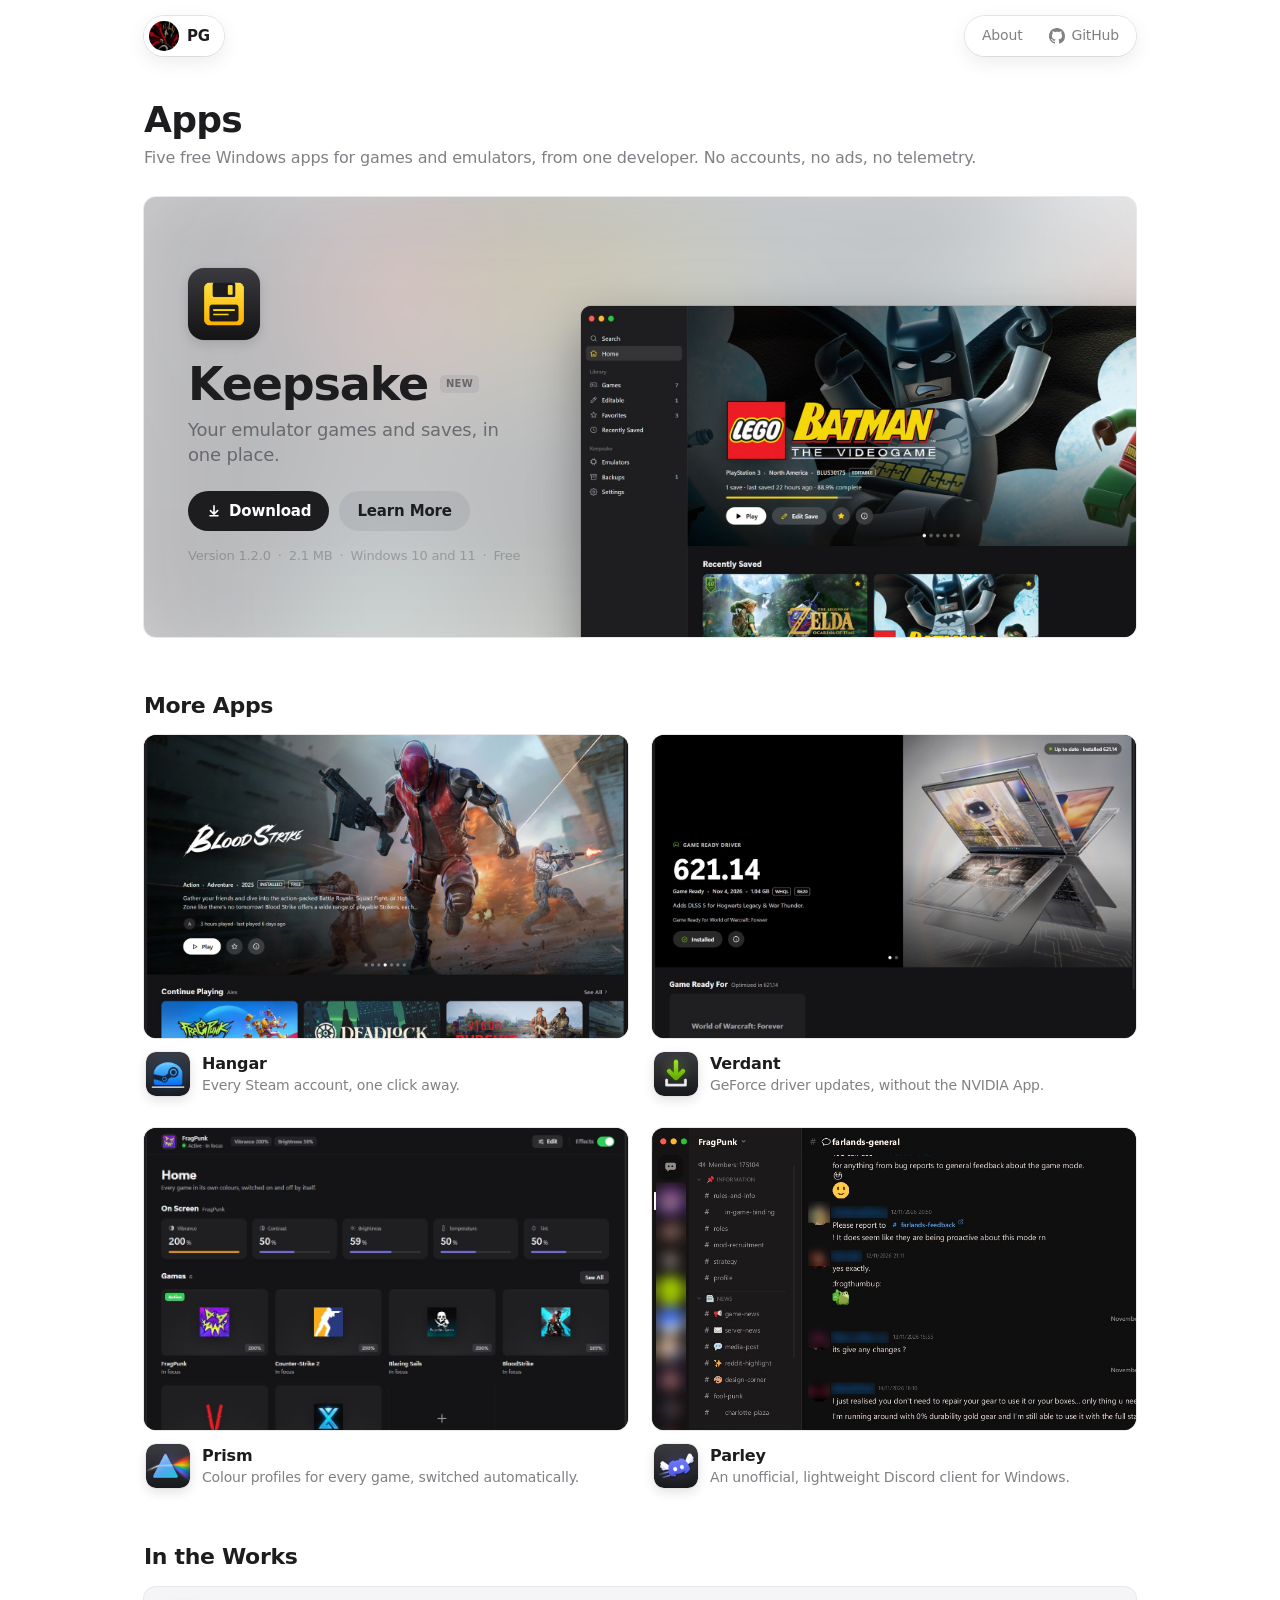
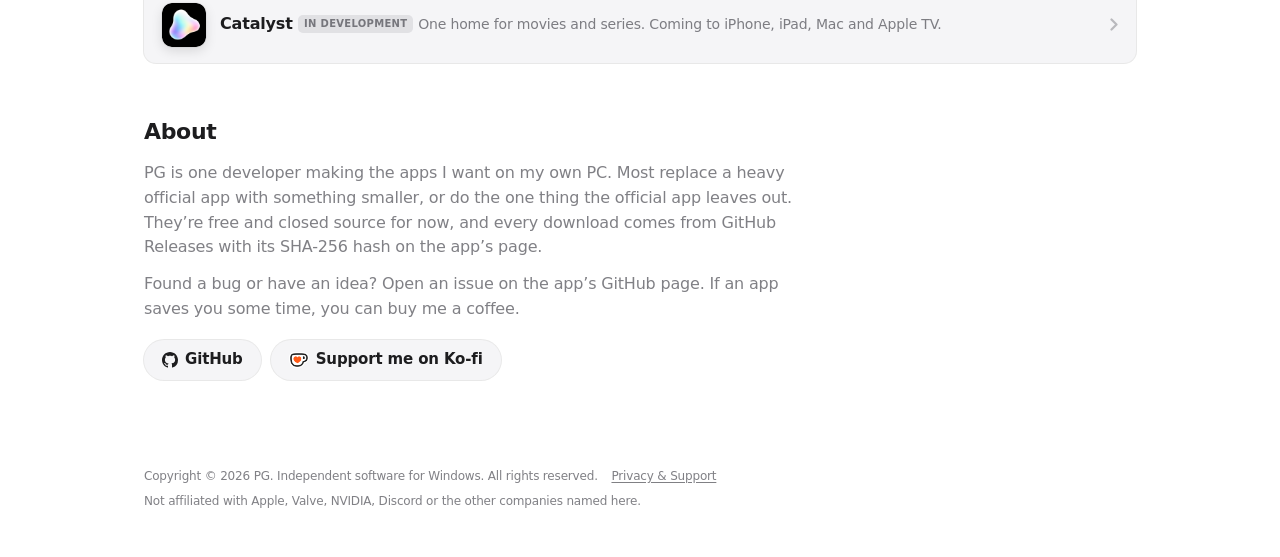
==== commit 073e2b4d: "Send Catalyst to its own website - Add a "redirect" setting to projects.json; Catalyst uses it - Eve" ====
--- a/index.html
+++ b/index.html
@@ -22,7 +22,7 @@
   <link rel="icon" href="/assets/avatar.jpg">
   <link rel="apple-touch-icon" href="/assets/avatar.jpg">
   <link rel="stylesheet" href="/styles.css?v=46ef44a0bf">
-  <script src="/app.js?v=cf9ea209e9" defer></script>
+  <script src="/app.js?v=f42e385b83" defer></script>
 </head>
 <body>
   <header class="bar" id="bar">
@@ -122,7 +122,7 @@
         <h2 class="title-2" id="upcoming-title">In the Works</h2>
       </div>
       <ul class="list">
-        <li><a class="row upcoming-row" href="/catalyst/">
+        <li><a class="row upcoming-row" href="https://catalystapp.pages.dev/">
             <img class="app-icon" src="/assets/icons/catalyst.png" alt="" width="44" height="44">
             <span class="row-body">
               <span class="row-title">Catalyst <span class="row-tag">In Development</span></span>
@@ -153,7 +153,7 @@
     </div>
     <ul class="palette-results" id="palette-results" role="listbox"></ul>
   </dialog>
-  <script type="application/json" id="apps-data">[{"id":"keepsake","name":"Keepsake","tagline":"Your emulator games and saves, in one place.","icon":"/assets/icons/keepsake.png","platforms":["Windows"],"links":[{"label":"Download","url":"https://github.com/lilpatter/keepsake/releases/latest","kind":"download"}]},{"id":"catalyst","name":"Catalyst","tagline":"One home for movies and series.","icon":"/assets/icons/catalyst.png","platforms":["iOS","iPadOS","macOS","tvOS"],"links":[{"label":"Visit website","url":"https://catalystapp.pages.dev/","kind":"website"}]},{"id":"hangar","name":"Hangar","tagline":"Every Steam account, one click away.","icon":"/assets/icons/hangar.png","platforms":["Windows"],"links":[{"label":"Download","url":"https://github.com/lilpatter/hangar/releases/latest","kind":"download"}]},{"id":"verdant","name":"Verdant","tagline":"GeForce driver updates, without the NVIDIA App.","icon":"/assets/icons/verdant.png","platforms":["Windows"],"links":[{"label":"Download","url":"https://github.com/lilpatter/verdant/releases/latest","kind":"download"}]},{"id":"prism","name":"Prism","tagline":"Colour profiles for every game, switched automatically.","icon":"/assets/icons/prism.png","platforms":["Windows"],"links":[{"label":"Download","url":"https://github.com/lilpatter/prism/releases/latest","kind":"download"}]},{"id":"parley","name":"Parley","tagline":"An unofficial, lightweight Discord client for Windows.","icon":"/assets/icons/parley.png","platforms":["Windows"],"links":[{"label":"Download","url":"https://github.com/lilpatter/parley/releases/latest","kind":"download"}]}]</script>
+  <script type="application/json" id="apps-data">[{"id":"keepsake","name":"Keepsake","tagline":"Your emulator games and saves, in one place.","icon":"/assets/icons/keepsake.png","platforms":["Windows"],"href":"/keepsake/","links":[{"label":"Download","url":"https://github.com/lilpatter/keepsake/releases/latest","kind":"download"}]},{"id":"catalyst","name":"Catalyst","tagline":"One home for movies and series.","icon":"/assets/icons/catalyst.png","platforms":["iOS","iPadOS","macOS","tvOS"],"href":"https://catalystapp.pages.dev/","links":[{"label":"Visit website","url":"https://catalystapp.pages.dev/","kind":"website"}]},{"id":"hangar","name":"Hangar","tagline":"Every Steam account, one click away.","icon":"/assets/icons/hangar.png","platforms":["Windows"],"href":"/hangar/","links":[{"label":"Download","url":"https://github.com/lilpatter/hangar/releases/latest","kind":"download"}]},{"id":"verdant","name":"Verdant","tagline":"GeForce driver updates, without the NVIDIA App.","icon":"/assets/icons/verdant.png","platforms":["Windows"],"href":"/verdant/","links":[{"label":"Download","url":"https://github.com/lilpatter/verdant/releases/latest","kind":"download"}]},{"id":"prism","name":"Prism","tagline":"Colour profiles for every game, switched automatically.","icon":"/assets/icons/prism.png","platforms":["Windows"],"href":"/prism/","links":[{"label":"Download","url":"https://github.com/lilpatter/prism/releases/latest","kind":"download"}]},{"id":"parley","name":"Parley","tagline":"An unofficial, lightweight Discord client for Windows.","icon":"/assets/icons/parley.png","platforms":["Windows"],"href":"/parley/","links":[{"label":"Download","url":"https://github.com/lilpatter/parley/releases/latest","kind":"download"}]}]</script>
   <footer class="footer">
     <div class="wrap footer-inner">
       <span>Copyright © 2026 PG. Independent software for Windows. All rights reserved. <a class="footer-link" href="/privacy/">Privacy &amp; Support</a></span>
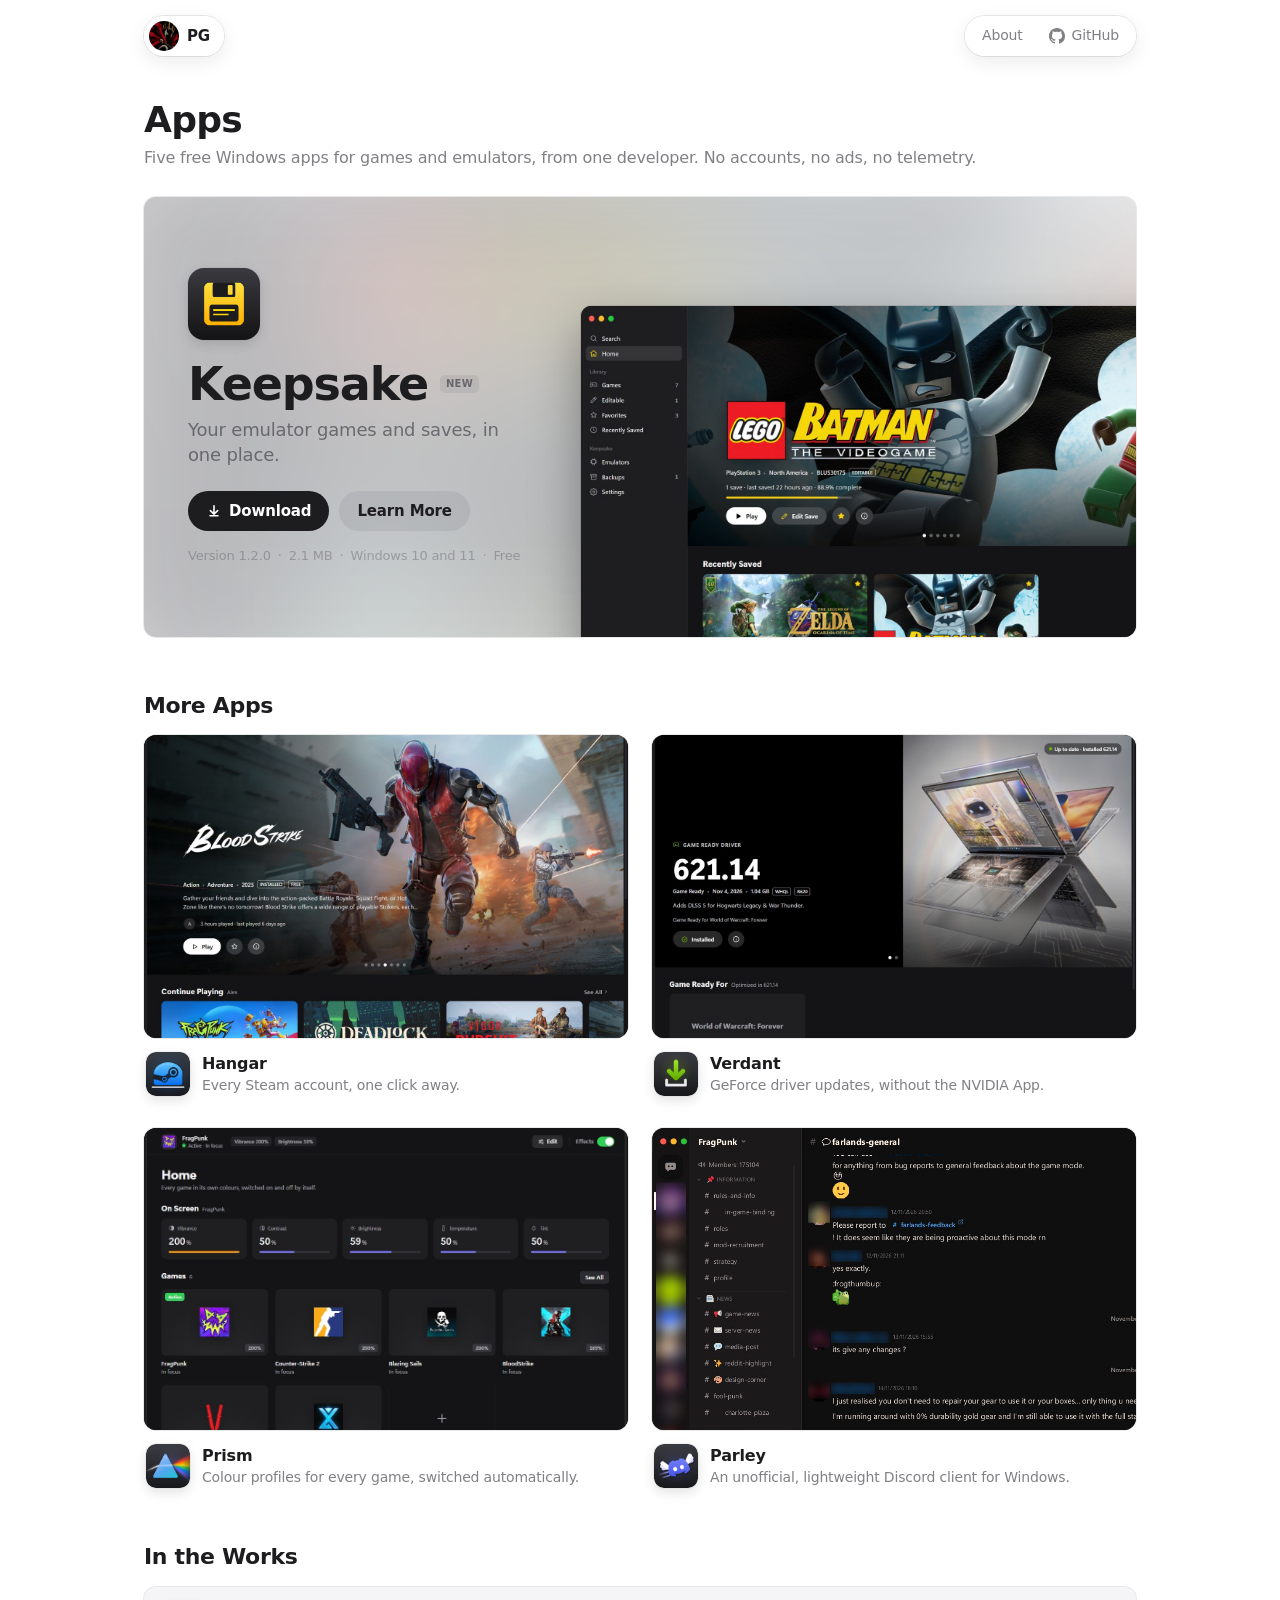
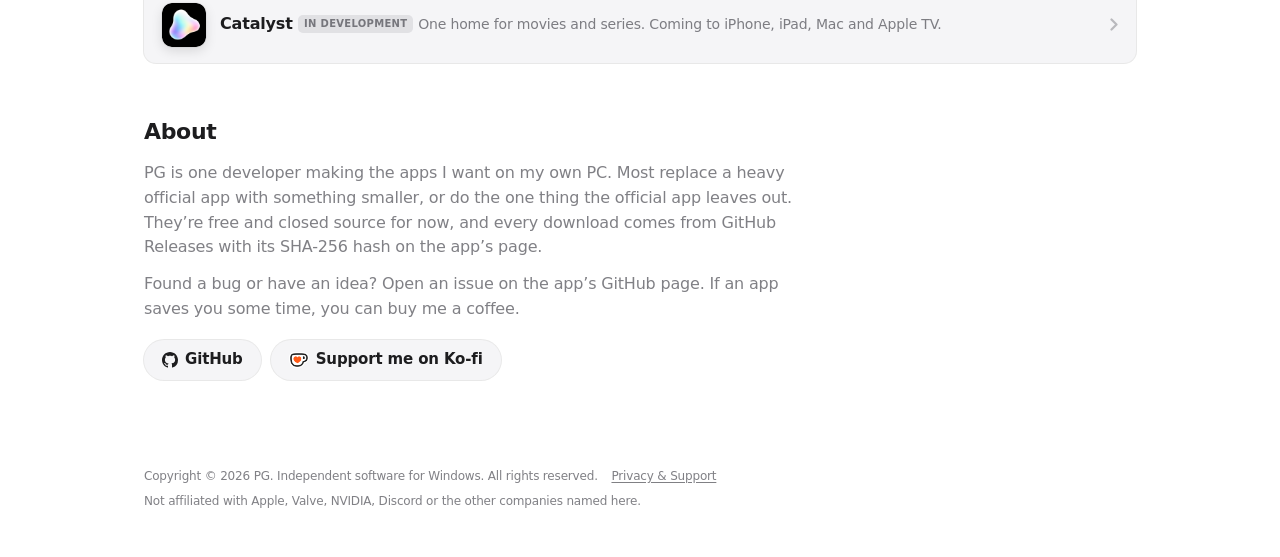
==== commit 50bb212a: "Build pages" ====
--- a/index.html
+++ b/index.html
@@ -21,8 +21,8 @@
   <meta name="theme-color" content="#141416" media="(prefers-color-scheme: dark)">
   <link rel="icon" href="/assets/avatar.jpg">
   <link rel="apple-touch-icon" href="/assets/avatar.jpg">
-  <link rel="stylesheet" href="/styles.css?v=46ef44a0bf">
-  <script src="/app.js?v=f42e385b83" defer></script>
+  <link rel="stylesheet" href="/styles.css?v=0995abc4d6">
+  <script src="/app.js?v=86ad6f5690" defer></script>
 </head>
 <body>
   <header class="bar" id="bar">
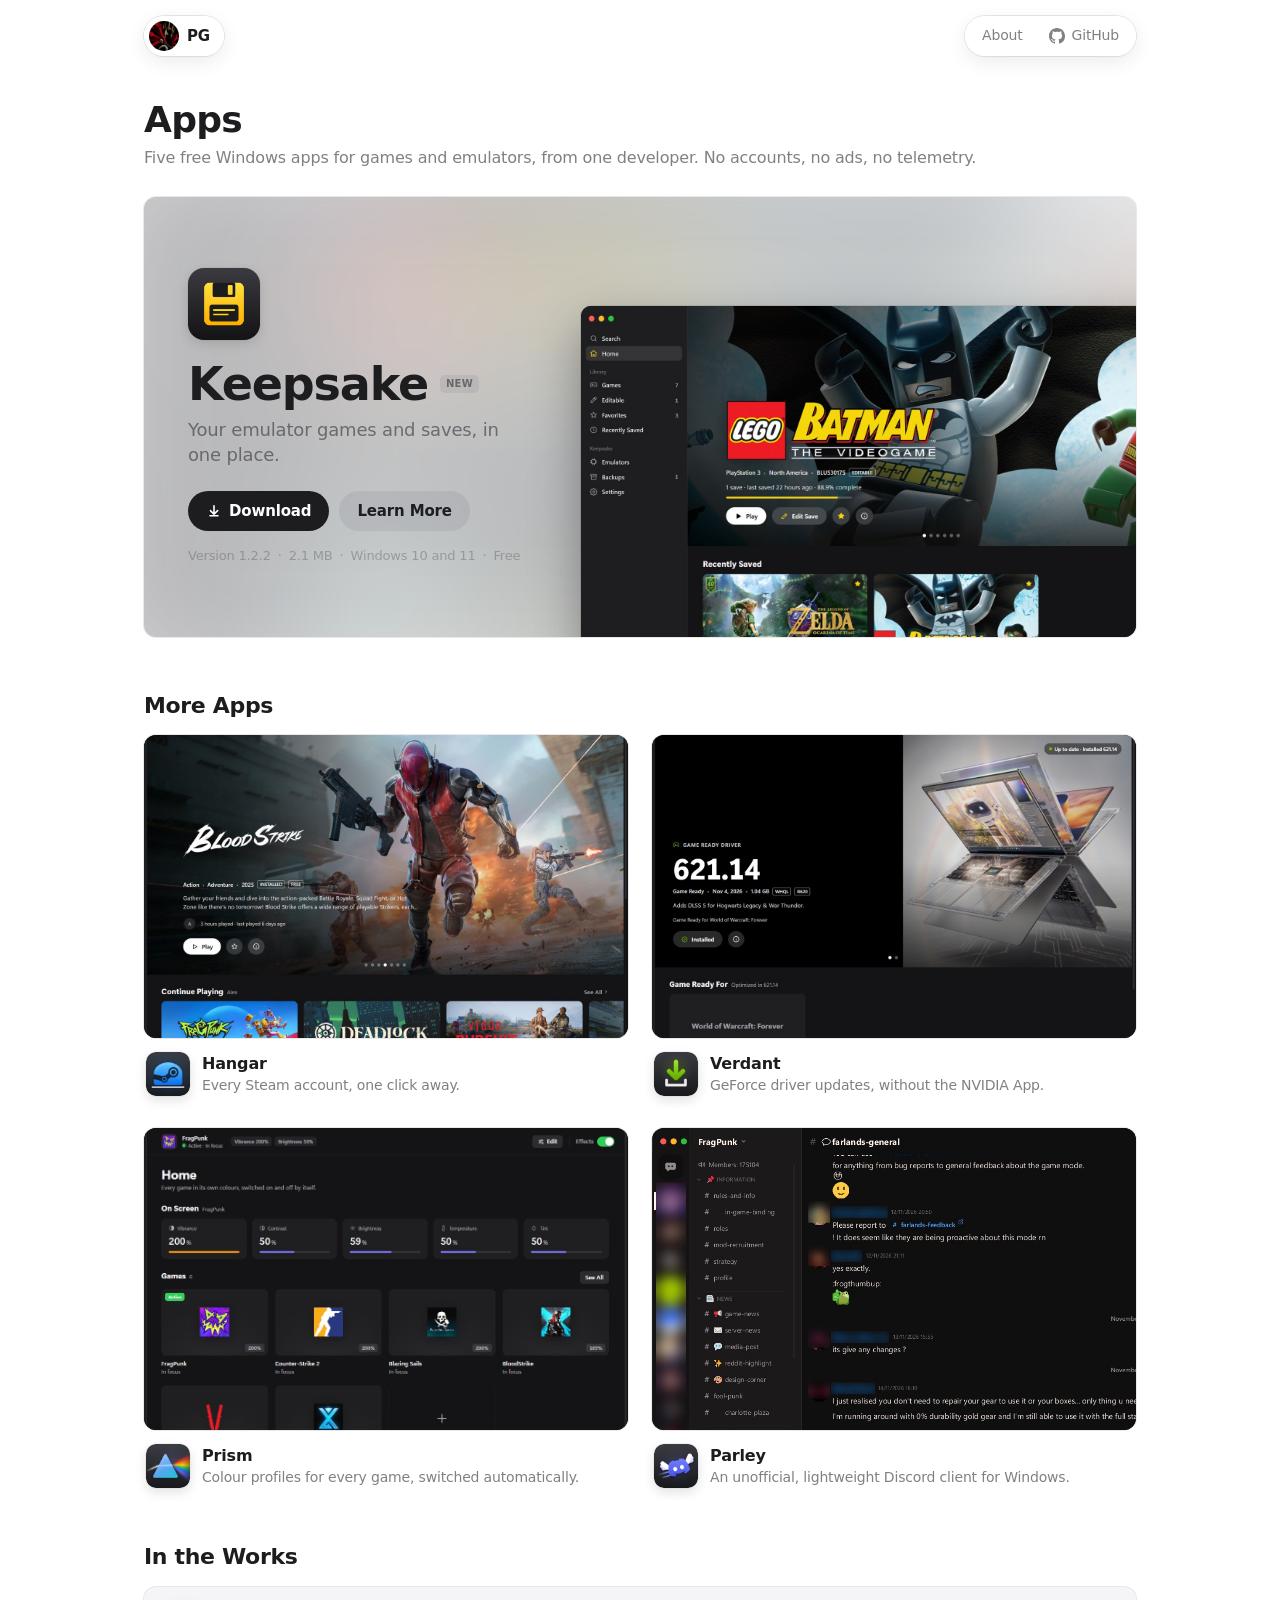
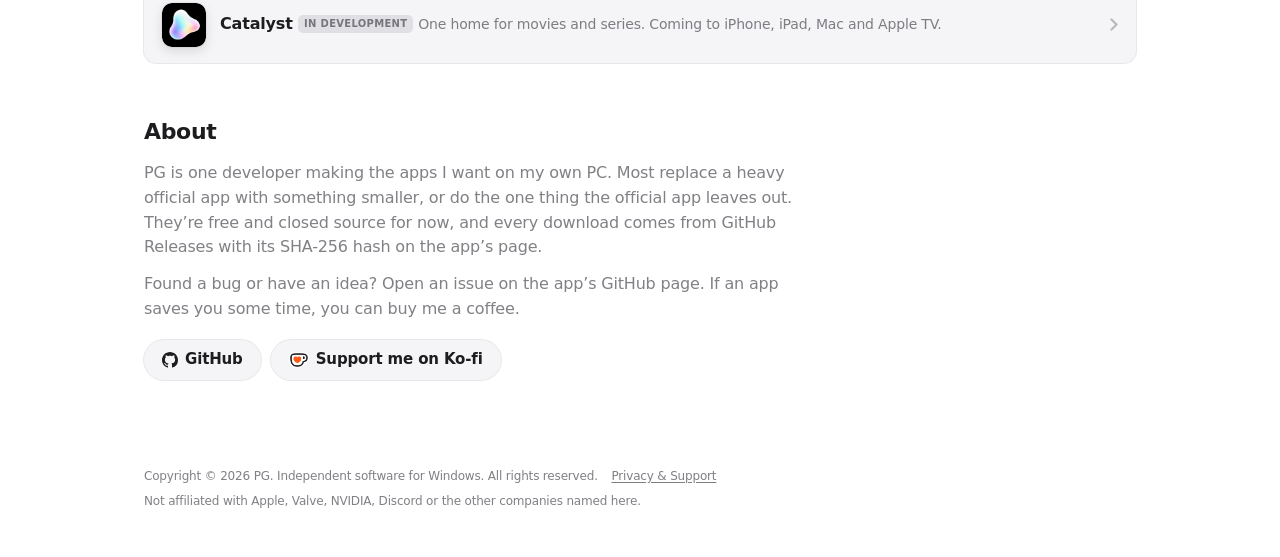
==== commit e2b1bfa5: "Build pages" ====
--- a/index.html
+++ b/index.html
@@ -51,10 +51,10 @@
           <h2 class="banner-title" id="feature-title"><a href="/keepsake/">Keepsake</a><span class="row-tag">New</span></h2>
           <p class="banner-text">Your emulator games and saves, in one place.</p>
           <div class="banner-actions">
-            <a class="btn btn-primary" href="https://github.com/lilpatter/keepsake/releases/download/v1.2.0/Keepsake_1.2.0_x64-setup.exe"><svg viewBox="0 0 20 20" aria-hidden="true"><path d="M10 2.5a1 1 0 0 1 1 1v8.1l2.8-2.8a1 1 0 1 1 1.4 1.4l-4.5 4.5a1 1 0 0 1-1.4 0l-4.5-4.5a1 1 0 0 1 1.4-1.4L9 11.6V3.5a1 1 0 0 1 1-1ZM4 16a1 1 0 0 1 1-1h10a1 1 0 1 1 0 2H5a1 1 0 0 1-1-1Z"/></svg>Download</a>
+            <a class="btn btn-primary" href="https://github.com/lilpatter/keepsake/releases/download/v1.2.2/Keepsake_1.2.2_x64-setup.exe"><svg viewBox="0 0 20 20" aria-hidden="true"><path d="M10 2.5a1 1 0 0 1 1 1v8.1l2.8-2.8a1 1 0 1 1 1.4 1.4l-4.5 4.5a1 1 0 0 1-1.4 0l-4.5-4.5a1 1 0 0 1 1.4-1.4L9 11.6V3.5a1 1 0 0 1 1-1ZM4 16a1 1 0 0 1 1-1h10a1 1 0 1 1 0 2H5a1 1 0 0 1-1-1Z"/></svg>Download</a>
             <a class="btn btn-plain" href="/keepsake/">Learn More</a>
           </div>
-          <p class="banner-meta">Version 1.2.0<span aria-hidden="true">·</span>2.1 MB<span aria-hidden="true">·</span>Windows 10 and 11<span aria-hidden="true">·</span>Free</p>
+          <p class="banner-meta">Version 1.2.2<span aria-hidden="true">·</span>2.1 MB<span aria-hidden="true">·</span>Windows 10 and 11<span aria-hidden="true">·</span>Free</p>
         </div>
         <figure class="banner-window"><img src="/assets/screens/keepsake/home.jpg" alt="Home with LEGO Batman in the hero: Play, Edit Save, 88.9% complete, and Recently Saved games from RPCS3 and Lichii." width="1600" height="1000" decoding="async" fetchpriority="high"></figure>
       </div>
